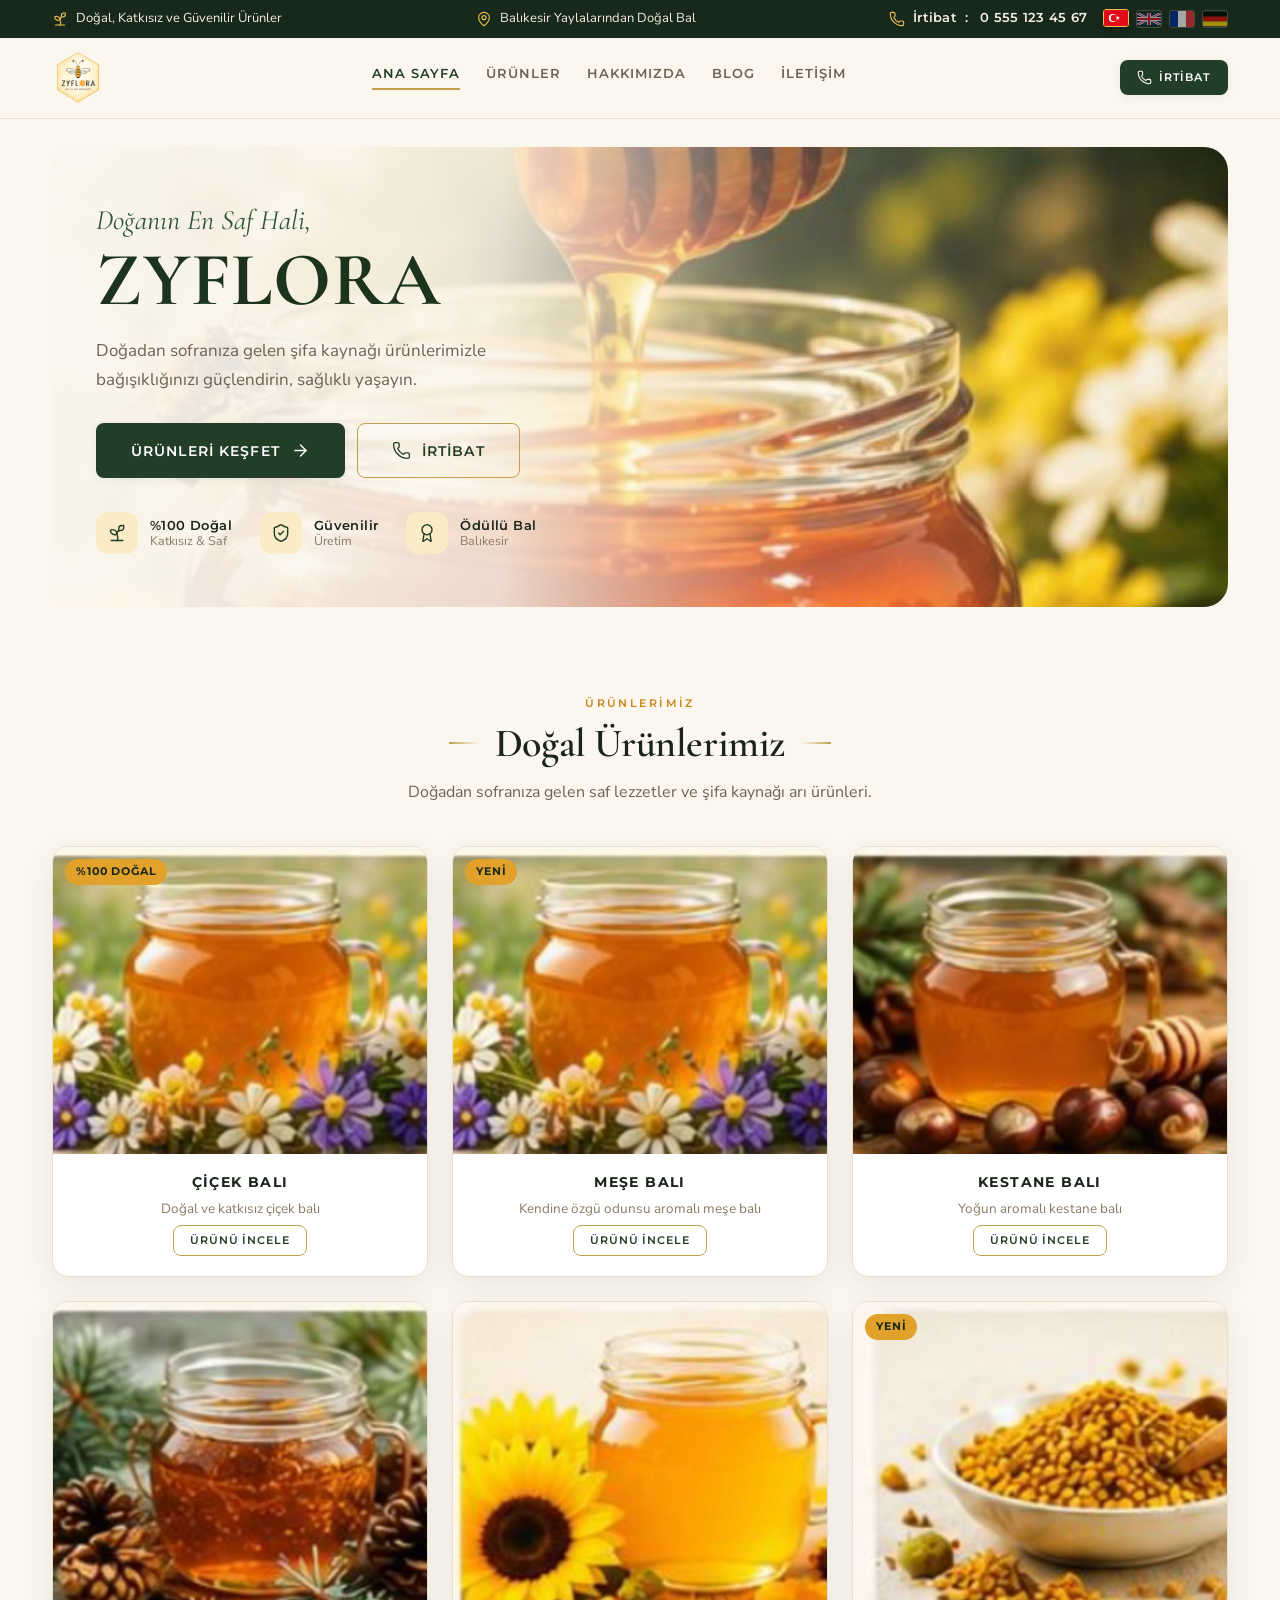
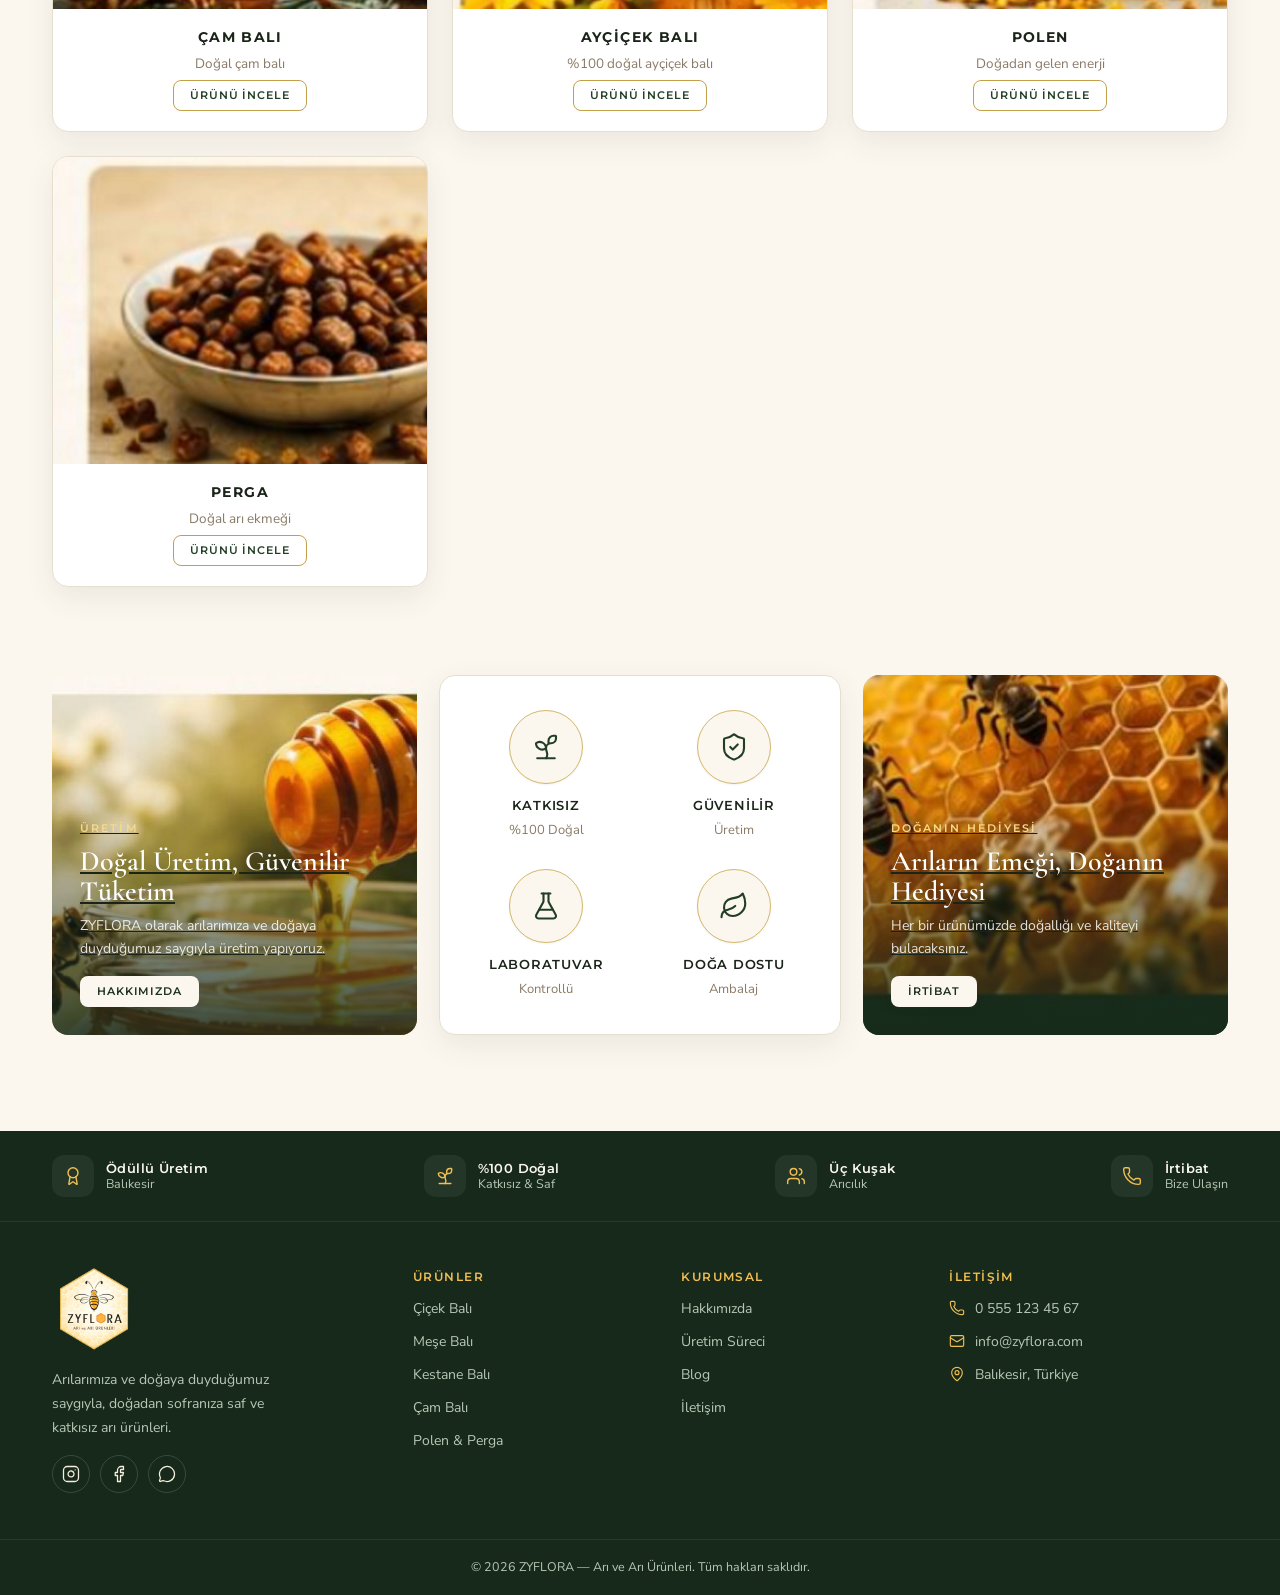
==== index.html @ db89c565 "feat: add multilingual product details and blog story" ====
<!DOCTYPE html>
<html lang="tr">
<head>
  <meta charset="UTF-8" />
  <meta name="viewport" content="width=device-width, initial-scale=1.0" />
  <title>ZYFLORA — Arı ve Arı Ürünleri</title>
  <meta name="description" content="ZYFLORA — Balıkesir yaylalarından doğal, katkısız ve ödüllü bal ve arı ürünleri. Üç kuşak arıcılık geleneği." />
  <meta name="theme-color" content="#16291A" />
  <link rel="canonical" href="index.html" />
  <link rel="icon" type="image/png" sizes="64x64" href="assets/logo/favicon.png" />
  <link rel="apple-touch-icon" href="assets/logo/apple-touch-icon.png" />

  <!-- Open Graph / sosyal paylaşım önizlemesi (WhatsApp, Facebook, X, vb.) -->
  <meta property="og:type" content="website" />
  <meta property="og:site_name" content="ZYFLORA" />
  <meta property="og:locale" content="tr_TR" />
  <meta property="og:title" content="ZYFLORA — Arı ve Arı Ürünleri" />
  <meta property="og:description" content="Balıkesir yaylalarından doğal, katkısız ve ödüllü bal ve arı ürünleri." />
  <meta property="og:image" content="assets/img/og-image.jpg" />
  <meta property="og:image:width" content="1200" />
  <meta property="og:image:height" content="630" />
  <meta name="twitter:card" content="summary_large_image" />
  <meta name="twitter:title" content="ZYFLORA — Arı ve Arı Ürünleri" />
  <meta name="twitter:description" content="Balıkesir yaylalarından doğal, katkısız ve ödüllü bal ve arı ürünleri." />
  <meta name="twitter:image" content="assets/img/og-image.jpg" />
  <link rel="preconnect" href="https://fonts.googleapis.com" />
  <link rel="preconnect" href="https://fonts.gstatic.com" crossorigin />
  <link href="https://fonts.googleapis.com/css2?family=Cormorant+Garamond:ital,wght@0,400;0,500;0,600;0,700;1,400;1,600&family=Montserrat:wght@500;600;700&family=Nunito+Sans:wght@400;600;700&display=swap" rel="stylesheet" />
  <link rel="stylesheet" href="assets/css/styles.css?v=20260724-2" />
</head>
<body>

  <!-- ===== Inline icon sprite (Lucide, ISC) ===== -->
  <svg aria-hidden="true" focusable="false" style="position:absolute;width:0;height:0;overflow:hidden" xmlns="http://www.w3.org/2000/svg">
    <symbol id="i-arrow-right" viewBox="0 0 24 24"><path d="M5 12h14"/><path d="m12 5 7 7-7 7"/></symbol>
    <symbol id="i-arrow-left" viewBox="0 0 24 24"><path d="m12 19-7-7 7-7"/><path d="M19 12H5"/></symbol>
    <symbol id="i-phone" viewBox="0 0 24 24"><path d="M13.832 16.568a1 1 0 0 0 1.213-.303l.355-.465A2 2 0 0 1 17 15h3a2 2 0 0 1 2 2v3a2 2 0 0 1-2 2A18 18 0 0 1 2 4a2 2 0 0 1 2-2h3a2 2 0 0 1 2 2v3a2 2 0 0 1-.8 1.6l-.468.351a1 1 0 0 0-.292 1.233 14 14 0 0 0 6.392 6.384"/></symbol>
    <symbol id="i-sprout" viewBox="0 0 24 24"><path d="M14 9.536V7a4 4 0 0 1 4-4h1.5a.5.5 0 0 1 .5.5V5a4 4 0 0 1-4 4 4 4 0 0 0-4 4c0 2 1 3 1 5a5 5 0 0 1-1 3"/><path d="M4 9a5 5 0 0 1 8 4 5 5 0 0 1-8-4"/><path d="M5 21h14"/></symbol>
    <symbol id="i-shield-check" viewBox="0 0 24 24"><path d="M20 13c0 5-3.5 7.5-7.66 8.95a1 1 0 0 1-.67-.01C7.5 20.5 4 18 4 13V6a1 1 0 0 1 1-1c2 0 4.5-1.2 6.24-2.72a1.17 1.17 0 0 1 1.52 0C14.51 3.81 17 5 19 5a1 1 0 0 1 1 1z"/><path d="m9 12 2 2 4-4"/></symbol>
    <symbol id="i-award" viewBox="0 0 24 24"><path d="m15.477 12.89 1.515 8.526a.5.5 0 0 1-.81.47l-3.58-2.687a1 1 0 0 0-1.197 0l-3.586 2.686a.5.5 0 0 1-.81-.469l1.514-8.526"/><circle cx="12" cy="8" r="6"/></symbol>
    <symbol id="i-flask-conical" viewBox="0 0 24 24"><path d="M14 2v6a2 2 0 0 0 .245.96l5.51 10.08A2 2 0 0 1 18 22H6a2 2 0 0 1-1.755-2.96l5.51-10.08A2 2 0 0 0 10 8V2"/><path d="M6.453 15h11.094"/><path d="M8.5 2h7"/></symbol>
    <symbol id="i-leaf" viewBox="0 0 24 24"><path d="M11 20A7 7 0 0 1 9.8 6.1C15.5 5 17 4.48 19 2c1 2 2 4.18 2 8 0 5.5-4.78 10-10 10Z"/><path d="M2 21c0-3 1.85-5.36 5.08-6C9.5 14.52 12 13 13 12"/></symbol>
    <symbol id="i-map-pin" viewBox="0 0 24 24"><path d="M20 10c0 4.993-5.539 10.193-7.399 11.799a1 1 0 0 1-1.202 0C9.539 20.193 4 14.993 4 10a8 8 0 0 1 16 0"/><circle cx="12" cy="10" r="3"/></symbol>
    <symbol id="i-chevron-down" viewBox="0 0 24 24"><path d="m6 9 6 6 6-6"/></symbol>
    <symbol id="i-x" viewBox="0 0 24 24"><path d="M18 6 6 18"/><path d="m6 6 12 12"/></symbol>
    <symbol id="i-message-circle" viewBox="0 0 24 24"><path d="M2.992 16.342a2 2 0 0 1 .094 1.167l-1.065 3.29a1 1 0 0 0 1.236 1.168l3.413-.998a2 2 0 0 1 1.099.092 10 10 0 1 0-4.777-4.719"/></symbol>
    <symbol id="i-instagram" viewBox="0 0 24 24"><rect width="20" height="20" x="2" y="2" rx="5" ry="5"/><path d="M16 11.37A4 4 0 1 1 12.63 8 4 4 0 0 1 16 11.37z"/><line x1="17.5" x2="17.51" y1="6.5" y2="6.5"/></symbol>
    <symbol id="i-facebook" viewBox="0 0 24 24"><path d="M18 2h-3a5 5 0 0 0-5 5v3H7v4h3v8h4v-8h3l1-4h-4V7a1 1 0 0 1 1-1h3z"/></symbol>
    <symbol id="i-mail" viewBox="0 0 24 24"><path d="m22 7-8.991 5.727a2 2 0 0 1-2.009 0L2 7"/><rect x="2" y="4" width="20" height="16" rx="2"/></symbol>
    <symbol id="i-users" viewBox="0 0 24 24"><path d="M16 21v-2a4 4 0 0 0-4-4H6a4 4 0 0 0-4 4v2"/><path d="M16 3.128a4 4 0 0 1 0 7.744"/><path d="M22 21v-2a4 4 0 0 0-3-3.87"/><circle cx="9" cy="7" r="4"/></symbol>
    <symbol id="i-calendar" viewBox="0 0 24 24"><path d="M8 2v4"/><path d="M16 2v4"/><rect width="18" height="18" x="3" y="4" rx="2"/><path d="M3 10h18"/></symbol>
  </svg>

  <!-- ===== Top utility bar ===== -->
  <div class="zy-topbar">
    <div class="zy-top">
      <div class="zy-top-item zy-top-hide">
        <svg class="icon"><use href="#i-sprout"/></svg>
        <span data-i18n="top_promo1">Doğal, Katkısız ve Güvenilir Ürünler</span>
      </div>
      <div class="zy-top-item zy-top-hide">
        <svg class="icon"><use href="#i-map-pin"/></svg>
        <span data-i18n="top_promo2">Balıkesir Yaylalarından Doğal Bal</span>
      </div>
      <div class="zy-top-right">
        <a class="zy-top-tel" data-tel href="tel:+905551234567">
          <svg class="icon"><use href="#i-phone"/></svg>
          <span data-i18n="top_whatsapp">İrtibat</span>:&nbsp;<span data-phone-display>0 555 123 45 67</span>
        </a>
        <div class="zy-lang"></div>
      </div>
    </div>
  </div>

  <!-- ===== Header ===== -->
  <header class="zy-header">
    <div class="zy-header-inner">
      <a class="zy-logo-link" href="index.html" aria-label="ZYFLORA">
        <img src="assets/logo/zyflora-badge-256.png" width="256" height="256" decoding="async" alt="ZYFLORA — Arı ve Arı Ürünleri" />
      </a>
      <nav class="zy-nav" aria-label="Ana menü">
        <a href="index.html" class="is-active" data-i18n="nav_home">Ana Sayfa</a>
        <a href="index.html#urunler" data-i18n="nav_products">Ürünler</a>
        <a href="hakkimizda.html" data-i18n="nav_about">Hakkımızda</a>
        <a href="blog.html" data-i18n="nav_blog">Blog</a>
        <a href="index.html#iletisim" data-i18n="nav_contact">İletişim</a>
      </nav>
      <div class="zy-header-actions">
        <a class="btn btn--primary btn--sm" href="index.html#iletisim">
          <svg class="icon"><use href="#i-phone"/></svg>
          <span data-i18n="btn_order">İrtibat</span>
        </a>
        <button class="zy-burger" type="button" aria-label="Menü" aria-expanded="false">
          <svg class="icon"><use href="#i-chevron-down"/></svg>
        </button>
      </div>
    </div>
  </header>

  <main>
    <!-- ===== Hero ===== -->
    <section class="zy-hero">
      <div class="zy-hero-frame">
        <img src="assets/img/hero-honey.jpg" width="1000" height="544" fetchpriority="high" decoding="async" alt="Kavanozdan süzülen altın renkli doğal bal" />
        <div class="zy-hero-overlay"></div>
        <div class="zy-hero-content">
          <p class="zy-hero-eyebrow" data-i18n="hero_eyebrow">Doğanın En Saf Hali,</p>
          <h1 class="zy-hero-title">ZYFLORA</h1>
          <p class="zy-hero-body" data-i18n="hero_body">Doğadan sofranıza gelen şifa kaynağı ürünlerimizle bağışıklığınızı güçlendirin, sağlıklı yaşayın.</p>
          <div class="zy-hero-cta">
            <a class="btn btn--primary btn--lg" href="#urunler">
              <span data-i18n="hero_cta1">Ürünleri Keşfet</span>
              <svg class="icon"><use href="#i-arrow-right"/></svg>
            </a>
            <a class="btn btn--outline btn--lg" href="#iletisim">
              <svg class="icon"><use href="#i-phone"/></svg>
              <span data-i18n="hero_cta2">İrtibat</span>
            </a>
          </div>
          <div class="zy-hero-trust">
            <div class="zy-trust">
              <span class="zy-trust-ic"><svg class="icon"><use href="#i-sprout"/></svg></span>
              <span class="zy-trust-txt">
                <span class="zy-trust-t" data-i18n="tc_natural_t">%100 Doğal</span>
                <span class="zy-trust-s" data-i18n="tc_natural_s">Katkısız &amp; Saf</span>
              </span>
            </div>
            <div class="zy-trust">
              <span class="zy-trust-ic"><svg class="icon"><use href="#i-shield-check"/></svg></span>
              <span class="zy-trust-txt">
                <span class="zy-trust-t" data-i18n="tc_reliable_t">Güvenilir</span>
                <span class="zy-trust-s" data-i18n="tc_reliable_s">Üretim</span>
              </span>
            </div>
            <div class="zy-trust">
              <span class="zy-trust-ic"><svg class="icon"><use href="#i-award"/></svg></span>
              <span class="zy-trust-txt">
                <span class="zy-trust-t" data-i18n="tc_shipping_t">Ödüllü Bal</span>
                <span class="zy-trust-s" data-i18n="tc_shipping_s">Balıkesir</span>
              </span>
            </div>
          </div>
        </div>
      </div>
    </section>

    <!-- ===== Products ===== -->
    <section id="urunler" class="zy-section" style="scroll-margin-top:80px">
      <div class="zy-heading">
        <span class="eyebrow" data-i18n="sec_products_eyebrow">Ürünlerimiz</span>
        <div class="zy-heading-row">
          <span class="zy-sprig zy-sprig--flip" aria-hidden="true"></span>
          <h2 data-i18n="sec_products_title">Doğal Ürünlerimiz</h2>
          <span class="zy-sprig" aria-hidden="true"></span>
        </div>
        <p class="sub" data-i18n="sec_products_sub">Doğadan sofranıza gelen saf lezzetler ve şifa kaynağı arı ürünleri.</p>
      </div>
      <div class="zy-grid-3">
        <!-- cicek -->
        <article class="zy-product">
          <div class="zy-product-media">
            <img src="assets/img/urun-cicek.jpg" width="1000" height="750" loading="lazy" decoding="async" data-i18n-alt="p_cicek" alt="Çiçek Balı" />
            <span class="zy-badge" data-i18n="badge_natural">%100 Doğal</span>
          </div>
          <div class="zy-product-body">
            <h3 data-i18n="p_cicek">Çiçek Balı</h3>
            <p data-i18n="p_cicek_s">Doğal ve katkısız çiçek balı</p>
            <button class="btn btn--outline btn--sm" type="button" data-contact="cicek" data-i18n="btn_view">Ürünü İncele</button>
          </div>
        </article>
        <!-- mese -->
        <article class="zy-product">
          <div class="zy-product-media">
            <img src="assets/img/urun-mese.jpg" width="1000" height="750" loading="lazy" decoding="async" data-i18n-alt="p_mese" alt="Meşe Balı" />
            <span class="zy-badge" data-i18n="badge_new">Yeni</span>
          </div>
          <div class="zy-product-body">
            <h3 data-i18n="p_mese">Meşe Balı</h3>
            <p data-i18n="p_mese_s">Kendine özgü odunsu aromalı meşe balı</p>
            <button class="btn btn--outline btn--sm" type="button" data-contact="mese" data-i18n="btn_view">Ürünü İncele</button>
          </div>
        </article>
        <!-- kestane -->
        <article class="zy-product">
          <div class="zy-product-media">
            <img src="assets/img/urun-kestane.jpg" width="1000" height="750" loading="lazy" decoding="async" data-i18n-alt="p_kestane" alt="Kestane Balı" />
          </div>
          <div class="zy-product-body">
            <h3 data-i18n="p_kestane">Kestane Balı</h3>
            <p data-i18n="p_kestane_s">Yoğun aromalı kestane balı</p>
            <button class="btn btn--outline btn--sm" type="button" data-contact="kestane" data-i18n="btn_view">Ürünü İncele</button>
          </div>
        </article>
        <!-- cam -->
        <article class="zy-product">
          <div class="zy-product-media">
            <img src="assets/img/urun-cam.jpg" width="1000" height="750" loading="lazy" decoding="async" data-i18n-alt="p_cam" alt="Çam Balı" />
          </div>
          <div class="zy-product-body">
            <h3 data-i18n="p_cam">Çam Balı</h3>
            <p data-i18n="p_cam_s">Doğal çam balı</p>
            <button class="btn btn--outline btn--sm" type="button" data-contact="cam" data-i18n="btn_view">Ürünü İncele</button>
          </div>
        </article>
        <!-- aycicek -->
        <article class="zy-product">
          <div class="zy-product-media">
            <img src="assets/img/urun-aycicek.jpg" width="1000" height="750" loading="lazy" decoding="async" data-i18n-alt="p_aycicek" alt="Ayçiçek Balı" />
          </div>
          <div class="zy-product-body">
            <h3 data-i18n="p_aycicek">Ayçiçek Balı</h3>
            <p data-i18n="p_aycicek_s">%100 doğal ayçiçek balı</p>
            <button class="btn btn--outline btn--sm" type="button" data-contact="aycicek" data-i18n="btn_view">Ürünü İncele</button>
          </div>
        </article>
        <!-- polen -->
        <article class="zy-product">
          <div class="zy-product-media">
            <img src="assets/img/urun-polen.jpg" width="1000" height="750" loading="lazy" decoding="async" data-i18n-alt="p_polen" alt="Polen" />
            <span class="zy-badge" data-i18n="badge_new">Yeni</span>
          </div>
          <div class="zy-product-body">
            <h3 data-i18n="p_polen">Polen</h3>
            <p data-i18n="p_polen_s">Doğadan gelen enerji</p>
            <button class="btn btn--outline btn--sm" type="button" data-contact="polen" data-i18n="btn_view">Ürünü İncele</button>
          </div>
        </article>
        <!-- perga -->
        <article class="zy-product">
          <div class="zy-product-media">
            <img src="assets/img/urun-perga.jpg" width="1000" height="750" loading="lazy" decoding="async" data-i18n-alt="p_perga" alt="Perga" />
          </div>
          <div class="zy-product-body">
            <h3 data-i18n="p_perga">Perga</h3>
            <p data-i18n="p_perga_s">Doğal arı ekmeği</p>
            <button class="btn btn--outline btn--sm" type="button" data-contact="perga" data-i18n="btn_view">Ürünü İncele</button>
          </div>
        </article>
      </div>
    </section>

    <!-- ===== Feature section ===== -->
    <section class="zy-section">
      <div class="zy-feature-grid">
        <!-- photo card 1 -->
        <a class="zy-photo-card" href="hakkimizda.html">
          <img src="assets/img/dogal-uretim.jpg" width="1000" height="449" loading="lazy" decoding="async" alt="ZYFLORA'nın doğal ve katkısız bal üretimi" />
          <span class="scrim"></span>
          <div class="content">
            <p class="eyebrow" data-i18n="f1_eyebrow">Üretim</p>
            <h3 data-i18n="f1_title">Doğal Üretim, Güvenilir Tüketim</h3>
            <p data-i18n="f1_body">ZYFLORA olarak arılarımıza ve doğaya duyduğumuz saygıyla üretim yapıyoruz.</p>
            <span class="btn btn--light btn--sm" data-i18n="f1_cta">Hakkımızda</span>
          </div>
        </a>
        <!-- feature panel -->
        <div class="zy-feature-panel">
          <div class="zy-feature">
            <span class="zy-feature-ic"><svg class="icon"><use href="#i-sprout"/></svg></span>
            <div class="zy-feature-t" data-i18n="fi_add_t">Katkısız</div>
            <div class="zy-feature-s" data-i18n="fi_add_s">%100 Doğal</div>
          </div>
          <div class="zy-feature">
            <span class="zy-feature-ic"><svg class="icon"><use href="#i-shield-check"/></svg></span>
            <div class="zy-feature-t" data-i18n="fi_rel_t">Güvenilir</div>
            <div class="zy-feature-s" data-i18n="fi_rel_s">Üretim</div>
          </div>
          <div class="zy-feature">
            <span class="zy-feature-ic"><svg class="icon"><use href="#i-flask-conical"/></svg></span>
            <div class="zy-feature-t" data-i18n="fi_lab_t">Laboratuvar</div>
            <div class="zy-feature-s" data-i18n="fi_lab_s">Kontrollü</div>
          </div>
          <div class="zy-feature">
            <span class="zy-feature-ic"><svg class="icon"><use href="#i-leaf"/></svg></span>
            <div class="zy-feature-t" data-i18n="fi_eco_t">Doğa Dostu</div>
            <div class="zy-feature-s" data-i18n="fi_eco_s">Ambalaj</div>
          </div>
        </div>
        <!-- photo card 2 -->
        <a class="zy-photo-card" href="#iletisim">
          <img src="assets/img/aricilik.jpg" width="1000" height="633" loading="lazy" decoding="async" alt="Kazdağları'nda arıcılık ve petekteki bal arıları" />
          <span class="scrim"></span>
          <div class="content">
            <p class="eyebrow" data-i18n="f2_eyebrow">Doğanın Hediyesi</p>
            <h3 data-i18n="f2_title">Arıların Emeği, Doğanın Hediyesi</h3>
            <p data-i18n="f2_body">Her bir ürünümüzde doğallığı ve kaliteyi bulacaksınız.</p>
            <span class="btn btn--light btn--sm" data-i18n="f2_cta">İrtibat</span>
          </div>
        </a>
      </div>
    </section>

    <div class="zy-spacer"></div>
  </main>

  <!-- ===== Footer ===== -->
  <footer class="zy-footer">
    <div class="zy-footer-trust">
      <div class="zy-footer-trust-inner">
        <div class="zy-trust zy-trust--dark">
          <span class="zy-trust-ic"><svg class="icon"><use href="#i-award"/></svg></span>
          <span class="zy-trust-txt">
            <span class="zy-trust-t" data-i18n="ft_ship_t">Ödüllü Üretim</span>
            <span class="zy-trust-s" data-i18n="ft_ship_s">Balıkesir</span>
          </span>
        </div>
        <div class="zy-trust zy-trust--dark">
          <span class="zy-trust-ic"><svg class="icon"><use href="#i-sprout"/></svg></span>
          <span class="zy-trust-txt">
            <span class="zy-trust-t" data-i18n="tc_natural_t">%100 Doğal</span>
            <span class="zy-trust-s" data-i18n="tc_natural_s">Katkısız &amp; Saf</span>
          </span>
        </div>
        <div class="zy-trust zy-trust--dark">
          <span class="zy-trust-ic"><svg class="icon"><use href="#i-users"/></svg></span>
          <span class="zy-trust-txt">
            <span class="zy-trust-t" data-i18n="ft_return_t">Üç Kuşak</span>
            <span class="zy-trust-s" data-i18n="ft_return_s">Arıcılık</span>
          </span>
        </div>
        <div class="zy-trust zy-trust--dark">
          <span class="zy-trust-ic"><svg class="icon"><use href="#i-phone"/></svg></span>
          <span class="zy-trust-txt">
            <span class="zy-trust-t" data-i18n="ft_support_t">İrtibat</span>
            <span class="zy-trust-s" data-i18n="ft_support_s">Bize Ulaşın</span>
          </span>
        </div>
      </div>
    </div>

    <div class="zy-footer-grid">
      <div class="zy-footer-brand">
        <img src="assets/logo/zyflora-badge-256.png" width="256" height="256" loading="lazy" decoding="async" alt="ZYFLORA" />
        <p data-i18n="brand_tagline">Arılarımıza ve doğaya duyduğumuz saygıyla, doğadan sofranıza saf ve katkısız arı ürünleri.</p>
        <div class="zy-social">
          <a href="https://www.instagram.com/" data-social="instagram" aria-label="Instagram"><svg class="icon"><use href="#i-instagram"/></svg></a>
          <a href="https://www.facebook.com/" data-social="facebook" aria-label="Facebook"><svg class="icon"><use href="#i-facebook"/></svg></a>
          <a href="#" data-wa-generic aria-label="WhatsApp"><svg class="icon"><use href="#i-message-circle"/></svg></a>
        </div>
      </div>

      <div class="zy-footer-col">
        <h4 data-i18n="ft_col_products">Ürünler</h4>
        <a href="index.html#urunler" data-i18n="p_cicek">Çiçek Balı</a>
        <a href="index.html#urunler" data-i18n="p_mese">Meşe Balı</a>
        <a href="index.html#urunler" data-i18n="p_kestane">Kestane Balı</a>
        <a href="index.html#urunler" data-i18n="p_cam">Çam Balı</a>
        <a href="index.html#urunler" data-i18n="ft_p4">Polen &amp; Perga</a>
      </div>

      <div class="zy-footer-col">
        <h4 data-i18n="ft_col_corp">Kurumsal</h4>
        <a href="hakkimizda.html" data-i18n="nav_about">Hakkımızda</a>
        <a href="hakkimizda.html" data-i18n="corp_process">Üretim Süreci</a>
        <a href="blog.html" data-i18n="nav_blog">Blog</a>
        <a href="index.html#iletisim" data-i18n="nav_contact">İletişim</a>
      </div>

      <div class="zy-footer-col zy-footer-contact" id="iletisim">
        <h4 data-i18n="ft_col_contact">İletişim</h4>
        <div class="row">
          <svg class="icon"><use href="#i-phone"/></svg>
          <a data-tel data-phone-display href="tel:+905551234567">0 555 123 45 67</a>
        </div>
        <div class="row">
          <svg class="icon"><use href="#i-mail"/></svg>
          <a data-mail data-mail-text href="mailto:info@zyflora.com">info@zyflora.com</a>
        </div>
        <div class="row">
          <svg class="icon"><use href="#i-map-pin"/></svg>
          <span data-i18n="ft_address">Balıkesir, Türkiye</span>
        </div>
      </div>
    </div>

    <div class="zy-footer-bottom">
      <div class="zy-footer-bottom-inner" data-i18n="ft_copyright">© 2026 ZYFLORA — Arı ve Arı Ürünleri. Tüm hakları saklıdır.</div>
    </div>
  </footer>

  <!-- ===== Contact modal ===== -->
  <div class="zy-modal-overlay" id="zy-modal" role="dialog" aria-modal="true" aria-labelledby="zy-modal-title" hidden>
    <div class="zy-modal">
      <div class="zy-modal-img"></div>
      <button class="zy-modal-close" type="button" aria-label="Kapat" data-i18n-aria="aria_close">
        <svg class="icon"><use href="#i-x"/></svg>
      </button>
      <div class="zy-modal-body">
        <span class="zy-modal-eyebrow" data-i18n="modal_eyebrow">İrtibat</span>
        <h3 class="zy-modal-title" id="zy-modal-title">İrtibat</h3>
        <p class="zy-modal-text" data-i18n="modal_body">Ürünlerimiz hakkında bilgi almak için bizimle iletişime geçin. Telefon veya WhatsApp üzerinden size memnuniyetle yardımcı oluruz.</p>
        <a class="zy-modal-tel" data-tel href="tel:+905551234567">
          <svg class="icon"><use href="#i-phone"/></svg>
          <span class="stack">
            <span class="label" data-i18n="modal_line">İrtibat</span>
            <span class="num" data-phone-display>0 555 123 45 67</span>
          </span>
        </a>
        <a class="btn btn--whatsapp btn--block zy-modal-wa" href="#" target="_blank" rel="noopener">
          <svg class="icon"><use href="#i-message-circle"/></svg>
          <span data-i18n="modal_whatsapp">WhatsApp'tan Yaz</span>
        </a>
      </div>
    </div>
  </div>

  <script src="assets/js/site.js?v=20260724-2"></script>
</body>
</html>
---- assets/css/styles.css ----
/* =========================================================================
   ZYFLORA — Arı ve Arı Ürünleri
   Static design-system stylesheet (recreated from the Zyflora Design System
   handoff bundle: tokens/*.css + ui_kits/website). Self-contained — no build
   step. Fonts come from Google Fonts; icons from an inline SVG sprite.
   ========================================================================= */

/* ---- Design tokens (from _ds_manifest.json) ---- */
:root {
  /* Green */
  --green-900: #16291A;
  --green-800: #1C331D;
  --green-700: #233E27;
  --green-600: #2F5435;
  --green-500: #3E6B45;
  --green-400: #5C8A63;
  --green-100: #DCE7DC;
  /* Honey */
  --honey-700: #A86B14;
  --honey-600: #C9851A;
  --honey-500: #E2A12B;
  --honey-400: #F0BE52;
  --honey-300: #F8D88A;
  --honey-100: #FBEBC6;
  /* Gold */
  --gold-600: #A8893B;
  --gold-500: #C2A04A;
  --gold-400: #D4B86A;
  --gold-200: #E8D9AE;
  /* Cream */
  --cream-50: #FBF7EF;
  --cream-100: #F5EEDF;
  --cream-200: #EDE3CE;
  --cream-300: #E3D6BC;
  /* Taupe */
  --taupe-700: #54483B;
  --taupe-600: #6E6253;
  --taupe-500: #8A7A66;
  --taupe-400: #A89A86;
  /* Ink / base */
  --ink-900: #1A2419;
  --ink-700: #3A4438;
  --white: #FFFFFF;
  /* Status */
  --success: #2F7D4F;
  --warning: #C9851A;
  --danger: #B23A2E;
  --info: #3E6B45;
  /* Surfaces */
  --bg-page: var(--cream-50);
  --bg-alt: var(--cream-100);
  --bg-surface: var(--white);
  --bg-sunken: var(--cream-200);
  --bg-inverse: var(--green-800);
  --bg-inverse-deep: var(--green-900);
  /* Text */
  --text-primary: var(--ink-900);
  --text-secondary: var(--taupe-600);
  --text-muted: var(--taupe-500);
  --text-on-dark: var(--cream-100);
  --text-on-dark-muted: #B9C7B6;
  --text-accent: var(--honey-600);
  --text-link: var(--green-600);
  /* Brand */
  --brand-primary: var(--green-700);
  --brand-primary-hover: var(--green-600);
  --brand-accent: var(--honey-500);
  --brand-gold: var(--gold-500);
  /* Borders */
  --border-default: #E7DFCD;
  --border-strong: var(--cream-300);
  --border-gold: var(--gold-500);
  --border-green: var(--green-700);
  --focus-ring: var(--honey-500);
  /* Typography */
  --font-display: 'Cormorant Garamond', 'Times New Roman', serif;
  --font-label: 'Montserrat', 'Helvetica Neue', Arial, sans-serif;
  --font-body: 'Nunito Sans', 'Segoe UI', system-ui, sans-serif;
  --fw-regular: 400;
  --fw-medium: 500;
  --fw-semibold: 600;
  --fw-bold: 700;
  --fs-display-xl: 76px;
  --fs-display-lg: 56px;
  --fs-display-md: 40px;
  --fs-display-sm: 30px;
  --fs-heading: 22px;
  --fs-body-lg: 18px;
  --fs-body: 16px;
  --fs-body-sm: 14px;
  --fs-label: 13px;
  --fs-label-sm: 11px;
  --fs-caption: 12px;
  --lh-tight: 1.08;
  --lh-snug: 1.25;
  --lh-normal: 1.5;
  --lh-relaxed: 1.7;
  --ls-display: -0.01em;
  --ls-tight: -0.02em;
  --ls-normal: 0;
  --ls-wide: 0.08em;
  --ls-wider: 0.18em;
  /* Spacing */
  --space-0: 0;
  --space-1: 4px;
  --space-2: 8px;
  --space-3: 12px;
  --space-4: 16px;
  --space-5: 24px;
  --space-6: 32px;
  --space-7: 48px;
  --space-8: 64px;
  --space-9: 96px;
  --space-10: 128px;
  --container-max: 1240px;
  --container-pad: 32px;
  --section-gap: 96px;
  /* Radii */
  --radius-xs: 4px;
  --radius-sm: 8px;
  --radius-md: 12px;
  --radius-lg: 16px;
  --radius-xl: 24px;
  --radius-pill: 999px;
  --radius-hex: 14px;
  /* Effects */
  --shadow-xs: 0 1px 2px rgba(60, 45, 20, 0.06);
  --shadow-sm: 0 2px 8px rgba(60, 45, 20, 0.07);
  --shadow-md: 0 8px 24px rgba(48, 38, 18, 0.10);
  --shadow-lg: 0 18px 48px rgba(40, 32, 14, 0.14);
  --shadow-card: 0 10px 30px rgba(60, 48, 22, 0.08);
  --shadow-inset: inset 0 1px 0 rgba(255, 255, 255, 0.6);
  --border-hairline: 1px solid var(--border-default);
  --border-card: 1px solid var(--border-default);
  --ease-out: cubic-bezier(0.22, 0.61, 0.36, 1);
  --ease-in-out: cubic-bezier(0.65, 0.05, 0.36, 1);
  --dur-fast: 140ms;
  --dur-base: 220ms;
  --dur-slow: 360ms;
  --transition-base: all var(--dur-base) var(--ease-out);
  --grad-honey: linear-gradient(135deg, #F8D88A 0%, #E2A12B 55%, #C9851A 100%);
  --grad-green: linear-gradient(160deg, #2F5435 0%, #1C331D 100%);
  --grad-cream: linear-gradient(180deg, #FBF7EF 0%, #F5EEDF 100%);
  --grad-photo-scrim: linear-gradient(90deg, rgba(28,51,29,0.78) 0%, rgba(28,51,29,0.35) 55%, rgba(28,51,29,0) 100%);
  --grad-photo-bottom: linear-gradient(0deg, rgba(22,41,26,0.85) 0%, rgba(22,41,26,0) 70%);
}

/* ---- Base ---- */
*, *::before, *::after { box-sizing: border-box; }

html { scroll-behavior: smooth; }

body {
  margin: 0;
  background: var(--bg-page);
  color: var(--text-primary);
  font-family: var(--font-body);
  font-size: var(--fs-body);
  line-height: var(--lh-normal);
  -webkit-font-smoothing: antialiased;
  text-rendering: optimizeLegibility;
}

img { display: block; max-width: 100%; }

a { color: inherit; }

button { font-family: inherit; }

:focus-visible {
  outline: 2px solid var(--focus-ring);
  outline-offset: 2px;
}

/* Hide content until i18n applies, to avoid a flash of raw keys (JS removes it) */
.zy-cloak [data-i18n]:empty { visibility: hidden; }

.zy-bar { width: 100%; }

/* ---- Inline icon helper ---- */
.icon {
  width: 1em;
  height: 1em;
  fill: none;
  stroke: currentColor;
  stroke-width: 1.7;
  stroke-linecap: round;
  stroke-linejoin: round;
  flex-shrink: 0;
}

/* =========================================================================
   Buttons (recreated from ui_kits/website/atoms.js ZButton)
   ========================================================================= */
.btn {
  display: inline-flex;
  align-items: center;
  justify-content: center;
  gap: 9px;
  padding: 13px 26px;
  font-family: var(--font-label);
  font-weight: 600;
  font-size: 13px;
  letter-spacing: 0.08em;
  text-transform: uppercase;
  border-radius: var(--radius-sm);
  cursor: pointer;
  transition: var(--transition-base);
  line-height: 1;
  white-space: nowrap;
  text-decoration: none;
  border: 1.5px solid transparent;
  background: none;
}
.btn .icon { width: 17px; height: 17px; }

.btn--sm { padding: 9px 16px; font-size: 11px; gap: 7px; }
.btn--sm .icon { width: 15px; height: 15px; }
.btn--lg { padding: 17px 34px; font-size: 14px; gap: 11px; }
.btn--lg .icon { width: 19px; height: 19px; }

/* Variants */
.btn--primary {
  background: var(--green-700);
  color: #fff;
  box-shadow: var(--shadow-sm);
}
.btn--primary:hover {
  background: var(--green-600);
  box-shadow: var(--shadow-md);
  transform: translateY(-1px);
}
.btn--outline {
  background: transparent;
  color: var(--green-700);
  border: 1.5px solid var(--gold-500);
}
.btn--outline:hover { background: var(--honey-100); }

.btn--ghost { background: transparent; color: var(--green-700); }
.btn--ghost:hover { color: var(--honey-600); }

.btn--light {
  background: var(--cream-50);
  color: var(--green-800);
  box-shadow: var(--shadow-sm);
}
.btn--light:hover { background: #fff; transform: translateY(-1px); }

.btn--whatsapp {
  background: #25a35a;
  color: #fff;
  box-shadow: var(--shadow-sm);
}
.btn--whatsapp:hover { background: #1f8f4e; }

.btn--block { width: 100%; }

/* Icon button (search / account) */
.icon-btn {
  position: relative;
  width: 42px;
  height: 42px;
  border-radius: 999px;
  cursor: pointer;
  display: inline-flex;
  align-items: center;
  justify-content: center;
  border: 1.5px solid transparent;
  background: transparent;
  color: var(--green-800);
  transition: var(--transition-base);
}
.icon-btn:hover { background: var(--cream-100); }
.icon-btn .icon { width: 19px; height: 19px; }

/* =========================================================================
   Top utility bar
   ========================================================================= */
.zy-topbar { background: var(--green-900); color: var(--cream-100); }
.zy-top {
  max-width: var(--container-max);
  margin: 0 auto;
  padding: 9px 32px;
  display: flex;
  align-items: center;
  justify-content: space-between;
  flex-wrap: wrap;
  gap: 8px;
}
.zy-top-item {
  display: inline-flex;
  align-items: center;
  gap: 8px;
  font-family: var(--font-body);
  font-size: 13px;
  color: var(--cream-100);
}
.zy-top-item .icon { width: 16px; height: 16px; color: var(--honey-400); }
.zy-top-right { display: inline-flex; align-items: center; gap: 16px; }
.zy-top-tel {
  display: inline-flex;
  align-items: center;
  gap: 8px;
  font-family: var(--font-label);
  font-size: 12.5px;
  font-weight: 600;
  letter-spacing: 0.02em;
  color: var(--cream-100);
  text-decoration: none;
}
.zy-top-tel .icon { width: 16px; height: 16px; color: var(--honey-400); }

/* Language switch */
.zy-lang { display: inline-flex; align-items: center; gap: 7px; }
.zy-lang button {
  width: 26px;
  height: 18px;
  padding: 0;
  border-radius: 3px;
  cursor: pointer;
  overflow: hidden;
  line-height: 0;
  background: transparent;
  transition: var(--transition-base);
  border: 1px solid rgba(255,255,255,0.28);
  opacity: 0.6;
}
.zy-lang button svg { width: 100%; height: 100%; display: block; }
.zy-lang button.is-active {
  border: 1.5px solid var(--honey-400);
  opacity: 1;
  transform: translateY(-1px);
  box-shadow: 0 2px 6px rgba(0,0,0,0.25);
}

/* =========================================================================
   Header / nav
   ========================================================================= */
.zy-header {
  position: sticky;
  top: 0;
  z-index: 40;
  background: rgba(251,247,239,0.92);
  backdrop-filter: blur(8px);
  -webkit-backdrop-filter: blur(8px);
  border-bottom: 1px solid var(--border-default);
}
.zy-header-inner {
  max-width: var(--container-max);
  margin: 0 auto;
  padding: 14px 32px;
  display: flex;
  align-items: center;
  justify-content: space-between;
  gap: 24px;
}
.zy-logo-link { display: inline-flex; text-decoration: none; }
.zy-logo-link img { height: 52px; width: auto; }

.zy-nav { display: flex; align-items: center; gap: 26px; }
.zy-nav a {
  display: inline-flex;
  align-items: center;
  gap: 5px;
  white-space: nowrap;
  font-family: var(--font-label);
  font-weight: 600;
  font-size: 12.5px;
  letter-spacing: 0.08em;
  text-transform: uppercase;
  text-decoration: none;
  color: var(--taupe-600);
  border-bottom: 2px solid transparent;
  padding-bottom: 4px;
  transition: var(--transition-base);
}
.zy-nav a .icon { width: 14px; height: 14px; }
.zy-nav a:hover { color: var(--green-700); }
.zy-nav a.is-active { color: var(--green-700); border-bottom-color: var(--gold-500); }

.zy-header-actions { display: flex; align-items: center; gap: 6px; }
.zy-header-actions .btn { margin-left: 6px; }

/* Mobile hamburger (added for usable mobile nav — hidden on desktop) */
.zy-burger {
  display: none;
  width: 42px; height: 42px;
  border-radius: 999px;
  border: 1.5px solid transparent;
  background: transparent;
  color: var(--green-800);
  cursor: pointer;
  align-items: center;
  justify-content: center;
}
.zy-burger:hover { background: var(--cream-100); }
.zy-burger .icon { width: 22px; height: 22px; }

/* =========================================================================
   Section helpers
   ========================================================================= */
.zy-section {
  max-width: var(--container-max);
  margin: 0 auto;
  padding: 88px 32px 0;
}
.zy-pad { max-width: var(--container-max); margin: 0 auto; padding: 0 32px; }

.zy-heading {
  display: flex;
  flex-direction: column;
  align-items: center;
  text-align: center;
  gap: 10px;
}
.zy-heading .eyebrow {
  font-family: var(--font-label);
  font-weight: 600;
  font-size: 11px;
  letter-spacing: 0.22em;
  text-transform: uppercase;
  color: var(--honey-600);
}
.zy-heading-row { display: flex; align-items: center; gap: 16px; }
.zy-heading-row h2 {
  margin: 0;
  font-family: var(--font-display);
  font-weight: 600;
  font-size: clamp(28px, 3.4vw, 40px);
  line-height: 1.1;
  letter-spacing: -0.01em;
  color: var(--text-primary);
}
.zy-sprig {
  display: inline-block;
  width: 30px;
  height: 1.5px;
  background: linear-gradient(90deg, transparent, var(--gold-500));
}
.zy-sprig--flip { transform: scaleX(-1); }
.zy-heading .sub {
  margin: 4px 0 0;
  max-width: 560px;
  font-family: var(--font-body);
  font-size: 16px;
  line-height: 1.7;
  color: var(--text-secondary);
}

/* =========================================================================
   Hero
   ========================================================================= */
.zy-hero { position: relative; max-width: var(--container-max); margin: 0 auto; padding: 0 32px; }
.zy-hero-frame {
  margin-top: 28px;
  border-radius: var(--radius-xl);
  overflow: hidden;
  position: relative;
  min-height: 460px;
  display: flex;
  align-items: center;
}
.zy-hero-frame > img {
  position: absolute;
  inset: 0;
  width: 100%;
  height: 100%;
  object-fit: cover;
}
.zy-hero-overlay {
  position: absolute;
  inset: 0;
  background: linear-gradient(90deg, rgba(251,247,239,0.96) 0%, rgba(251,247,239,0.85) 38%, rgba(251,247,239,0.25) 62%, rgba(251,247,239,0) 100%);
}
.zy-hero-content { position: relative; padding: 48px 44px; max-width: 560px; }
.zy-hero-eyebrow {
  margin: 0;
  font-family: var(--font-display);
  font-style: italic;
  font-size: 28px;
  color: var(--green-600);
}
.zy-hero-title {
  margin: 2px 0 0;
  font-family: var(--font-display);
  font-weight: 700;
  font-size: clamp(52px, 7vw, 76px);
  line-height: 0.98;
  letter-spacing: 0.01em;
  color: var(--green-800);
}
.zy-hero-body {
  margin: 20px 0 28px;
  font-family: var(--font-body);
  font-size: 17px;
  line-height: 1.7;
  color: var(--text-secondary);
  max-width: 420px;
}
.zy-hero-cta { display: flex; gap: 12px; flex-wrap: wrap; }
.zy-hero-trust { display: flex; gap: 28px; margin-top: 34px; flex-wrap: wrap; }

/* Trust chip */
.zy-trust {
  display: inline-flex;
  align-items: center;
  gap: 12px;
}
.zy-trust-ic {
  width: 42px;
  height: 42px;
  flex-shrink: 0;
  border-radius: var(--radius-md);
  display: inline-flex;
  align-items: center;
  justify-content: center;
  background: var(--honey-100);
  color: var(--green-700);
}
.zy-trust-ic .icon { width: 20px; height: 20px; }
.zy-trust-txt { display: flex; flex-direction: column; line-height: 1.25; }
.zy-trust-t {
  font-family: var(--font-label);
  font-weight: 600;
  font-size: 13px;
  letter-spacing: 0.03em;
  white-space: nowrap;
  color: var(--text-primary);
}
.zy-trust-s {
  font-family: var(--font-body);
  font-size: 12.5px;
  white-space: nowrap;
  color: var(--text-muted);
}
/* dark theme trust chip (footer) */
.zy-trust--dark .zy-trust-ic { background: rgba(255,255,255,0.06); color: var(--honey-400); }
.zy-trust--dark .zy-trust-t { color: var(--cream-50); }
.zy-trust--dark .zy-trust-s { color: var(--text-on-dark-muted); }

/* =========================================================================
   Products grid
   ========================================================================= */
.zy-grid-3 {
  margin-top: 40px;
  display: grid;
  grid-template-columns: repeat(3, 1fr);
  gap: 24px;
}
.zy-product {
  background: #fff;
  border: 1px solid var(--border-default);
  border-radius: var(--radius-lg);
  overflow: hidden;
  display: flex;
  flex-direction: column;
  box-shadow: var(--shadow-card);
  transition: var(--transition-base);
}
.zy-product:hover { box-shadow: var(--shadow-lg); transform: translateY(-4px); }
.zy-product-media {
  position: relative;
  aspect-ratio: 1 / 0.82;
  overflow: hidden;
  background: var(--cream-100);
}
.zy-product-media img {
  width: 100%;
  height: 100%;
  object-fit: cover;
  transition: transform 600ms var(--ease-out);
}
.zy-product:hover .zy-product-media img { transform: scale(1.05); }
.zy-badge {
  position: absolute;
  top: 12px;
  left: 12px;
  padding: 5px 11px;
  border-radius: 999px;
  background: var(--honey-500);
  color: var(--green-900);
  font-family: var(--font-label);
  font-weight: 700;
  font-size: 10.5px;
  letter-spacing: 0.08em;
  text-transform: uppercase;
}
.zy-product-body {
  flex: 1;
  padding: 18px 16px 20px;
  display: flex;
  flex-direction: column;
  align-items: center;
  gap: 6px;
  text-align: center;
}
.zy-product-body h3 {
  margin: 0;
  font-family: var(--font-label);
  font-weight: 700;
  font-size: 14px;
  letter-spacing: 0.10em;
  text-transform: uppercase;
  color: var(--text-primary);
}
.zy-product-body p {
  margin: 0;
  font-family: var(--font-body);
  font-size: 13.5px;
  color: var(--text-muted);
}
.zy-product-body .btn { margin-top: auto; }

/* =========================================================================
   Feature section (home)
   ========================================================================= */
.zy-feature-grid {
  display: grid;
  grid-template-columns: 1fr 1.1fr 1fr;
  gap: 22px;
}
.zy-photo-card {
  position: relative;
  border-radius: var(--radius-lg);
  overflow: hidden;
  min-height: 280px;
  display: flex;
  align-items: flex-end;
  padding: 28px;
}
.zy-photo-card > img {
  position: absolute;
  inset: 0;
  width: 100%;
  height: 100%;
  object-fit: cover;
}
.zy-photo-card .scrim { position: absolute; inset: 0; background: var(--grad-photo-bottom); }
.zy-photo-card .content { position: relative; color: #fff; }
.zy-photo-card .eyebrow {
  margin: 0;
  font-family: var(--font-label);
  font-weight: 600;
  font-size: 10.5px;
  letter-spacing: 0.2em;
  text-transform: uppercase;
  color: var(--honey-300);
}
.zy-photo-card h3 {
  margin: 8px 0;
  font-family: var(--font-display);
  font-weight: 600;
  font-size: 28px;
  line-height: 1.1;
}
.zy-photo-card p {
  margin: 0 0 16px;
  font-family: var(--font-body);
  font-size: 14px;
  line-height: 1.6;
  max-width: 300px;
  color: rgba(255,255,255,0.85);
}
.zy-feature-panel {
  background: #fff;
  border: 1px solid var(--border-default);
  border-radius: var(--radius-lg);
  padding: 34px 26px;
  display: grid;
  grid-template-columns: 1fr 1fr;
  gap: 28px;
  align-content: center;
  box-shadow: var(--shadow-card);
}
.zy-feature {
  display: flex;
  flex-direction: column;
  align-items: center;
  text-align: center;
  gap: 12px;
}
.zy-feature-ic {
  width: 74px;
  height: 74px;
  border-radius: 999px;
  border: 1.5px solid var(--gold-400);
  background: var(--cream-50);
  display: flex;
  align-items: center;
  justify-content: center;
  color: var(--green-700);
  box-shadow: var(--shadow-xs);
}
.zy-feature-ic .icon { width: 30px; height: 30px; }
.zy-feature-t {
  font-family: var(--font-label);
  font-weight: 600;
  font-size: 13px;
  letter-spacing: 0.06em;
  text-transform: uppercase;
  color: var(--text-primary);
}
.zy-feature-s {
  font-family: var(--font-body);
  font-size: 13px;
  color: var(--text-muted);
  margin-top: -6px;
}

.zy-spacer { height: 96px; }

/* =========================================================================
   Footer
   ========================================================================= */
.zy-footer { background: var(--green-900); color: var(--cream-100); }
.zy-footer-trust {
  border-bottom: 1px solid rgba(255,255,255,0.08);
}
.zy-footer-trust-inner {
  max-width: var(--container-max);
  margin: 0 auto;
  padding: 24px 32px;
  display: flex;
  justify-content: space-between;
  flex-wrap: wrap;
  gap: 20px;
}
.zy-footer-grid {
  max-width: var(--container-max);
  margin: 0 auto;
  padding: 46px 32px;
  display: grid;
  grid-template-columns: 1.4fr 1fr 1fr 1.2fr;
  gap: 36px;
}
.zy-footer-brand { display: flex; flex-direction: column; gap: 16px; align-items: flex-start; }
.zy-footer-brand img { height: 84px; width: auto; }
.zy-footer-brand p {
  margin: 0;
  font-family: var(--font-body);
  font-size: 14px;
  line-height: 1.7;
  color: var(--text-on-dark-muted);
  max-width: 260px;
}
.zy-social { display: flex; gap: 10px; }
.zy-social a {
  width: 38px;
  height: 38px;
  border-radius: 999px;
  border: 1px solid rgba(255,255,255,0.15);
  display: inline-flex;
  align-items: center;
  justify-content: center;
  color: var(--cream-100);
  text-decoration: none;
  transition: var(--transition-base);
}
.zy-social a:hover { background: rgba(255,255,255,0.08); border-color: rgba(255,255,255,0.3); }
.zy-social a .icon { width: 18px; height: 18px; }
.zy-footer-col { display: flex; flex-direction: column; gap: 12px; }
.zy-footer-col h4 {
  margin: 0;
  font-family: var(--font-label);
  font-weight: 600;
  font-size: 12px;
  letter-spacing: 0.12em;
  text-transform: uppercase;
  color: var(--honey-400);
}
.zy-footer-col a {
  font-family: var(--font-body);
  font-size: 14px;
  color: var(--text-on-dark-muted);
  text-decoration: none;
  transition: var(--transition-base);
}
.zy-footer-col a:hover { color: var(--cream-50); }
.zy-footer-contact { scroll-margin-top: 90px; }
.zy-footer-contact .row {
  display: flex;
  align-items: center;
  gap: 10px;
  font-family: var(--font-body);
  font-size: 14px;
  color: var(--text-on-dark-muted);
}
.zy-footer-contact .row .icon { width: 16px; height: 16px; color: var(--honey-400); }
.zy-footer-contact .row a { color: inherit; text-decoration: none; }
.zy-footer-bottom { border-top: 1px solid rgba(255,255,255,0.08); }
.zy-footer-bottom-inner {
  max-width: var(--container-max);
  margin: 0 auto;
  padding: 18px 32px;
  font-family: var(--font-body);
  font-size: 12.5px;
  color: var(--text-on-dark-muted);
  text-align: center;
}

/* =========================================================================
   Contact modal
   ========================================================================= */
.zy-modal-overlay {
  position: fixed;
  inset: 0;
  z-index: 90;
  background: rgba(22,41,26,0.55);
  backdrop-filter: blur(3px);
  -webkit-backdrop-filter: blur(3px);
  display: flex;
  align-items: center;
  justify-content: center;
  padding: 24px;
}
.zy-modal-overlay[hidden] { display: none; }
.zy-modal {
  width: min(980px, 100%);
  max-height: calc(100vh - 48px);
  position: relative;
  background: var(--bg-page);
  border-radius: var(--radius-xl);
  overflow: hidden;
  box-shadow: var(--shadow-lg);
  display: grid;
  grid-template-columns: minmax(0, 0.95fr) minmax(0, 1.05fr);
}
.zy-modal-img {
  min-height: 520px;
  background: var(--cream-100);
  display: grid;
  overflow: hidden;
}
.zy-modal-img picture { display: block; min-width: 0; min-height: 0; }
.zy-modal-img img { width: 100%; height: 100%; object-fit: cover; }
.zy-modal-img--gallery {
  grid-template-columns: repeat(2, minmax(0, 1fr));
  grid-template-rows: 1.35fr 0.65fr;
  gap: 3px;
}
.zy-modal-img--gallery picture:first-child { grid-column: 1 / -1; }
.zy-modal-body {
  padding: 30px 28px;
  position: relative;
  min-height: 0;
  overflow-y: auto;
  overscroll-behavior: contain;
}
.zy-modal-close {
  position: absolute;
  top: 14px;
  right: 14px;
  width: 34px;
  height: 34px;
  border-radius: 999px;
  border: 1px solid var(--border-default);
  background: #fff;
  cursor: pointer;
  display: inline-flex;
  align-items: center;
  justify-content: center;
  color: var(--taupe-600);
}
.zy-modal-close .icon { width: 17px; height: 17px; }
.zy-modal-eyebrow {
  font-family: var(--font-label);
  font-weight: 600;
  font-size: 11px;
  letter-spacing: 0.2em;
  text-transform: uppercase;
  color: var(--honey-600);
}
.zy-modal-title {
  margin: 10px 0 6px;
  font-family: var(--font-display);
  font-weight: 600;
  font-size: 30px;
  color: var(--text-primary);
}
.zy-modal-text {
  margin: 0 0 18px;
  font-family: var(--font-body);
  font-size: 14.5px;
  line-height: 1.6;
  color: var(--text-secondary);
}
.zy-modal-tel {
  display: flex;
  align-items: center;
  gap: 12px;
  text-decoration: none;
  padding: 14px 16px;
  border-radius: var(--radius-md);
  background: var(--green-700);
  color: #fff;
  margin-bottom: 10px;
}
.zy-modal-tel .icon { width: 22px; height: 22px; }
.zy-modal-tel .stack { display: flex; flex-direction: column; }
.zy-modal-tel .label {
  font-family: var(--font-label);
  font-size: 10.5px;
  letter-spacing: 0.14em;
  text-transform: uppercase;
  opacity: 0.8;
}
.zy-modal-tel .num {
  font-family: var(--font-display);
  font-weight: 600;
  font-size: 23px;
  white-space: nowrap;
}

/* =========================================================================
   About (Hakkımızda)
   ========================================================================= */
.zy-banner { max-width: var(--container-max); margin: 0 auto; padding: 0 32px; }
.zy-banner-frame {
  margin-top: 28px;
  border-radius: var(--radius-xl);
  overflow: hidden;
  position: relative;
  min-height: 300px;
  display: flex;
  align-items: flex-end;
}
.zy-banner-frame > img { position: absolute; inset: 0; width: 100%; height: 100%; object-fit: cover; }
.zy-banner-scrim { position: absolute; inset: 0; background: linear-gradient(180deg, rgba(22,41,26,0.15) 0%, rgba(22,41,26,0.78) 100%); }
.zy-banner-content { position: relative; padding: 40px 44px; color: #fff; }
.zy-banner-content .eyebrow {
  margin: 0;
  font-family: var(--font-label);
  font-weight: 600;
  font-size: 12px;
  letter-spacing: 0.22em;
  text-transform: uppercase;
  color: var(--honey-300);
}
.zy-banner-content h1 {
  margin: 10px 0 0;
  font-family: var(--font-display);
  font-weight: 700;
  font-size: clamp(34px, 5vw, 52px);
  line-height: 1.04;
  color: #fff;
}

.zy-story { display: grid; grid-template-columns: 1fr 1fr; gap: 44px; align-items: center; }
.zy-story-text { display: flex; flex-direction: column; gap: 18px; }
.zy-story-text .eyebrow {
  font-family: var(--font-label);
  font-weight: 600;
  font-size: 11px;
  letter-spacing: 0.22em;
  text-transform: uppercase;
  color: var(--honey-600);
}
.zy-story-text h2 {
  margin: 0;
  font-family: var(--font-display);
  font-weight: 600;
  font-size: 34px;
  line-height: 1.12;
  color: var(--text-primary);
}
.zy-story-text p {
  margin: 0;
  font-family: var(--font-body);
  font-size: 16px;
  line-height: 1.8;
  color: var(--text-secondary);
}
.zy-story-img {
  border-radius: var(--radius-lg);
  overflow: hidden;
  box-shadow: var(--shadow-md);
  aspect-ratio: 4 / 3;
}
.zy-story-img img { width: 100%; height: 100%; object-fit: cover; }

.zy-grid-4 { display: grid; grid-template-columns: repeat(4, 1fr); gap: 18px; }
.zy-stat {
  background: var(--cream-100);
  border: 1px solid var(--border-default);
  border-radius: var(--radius-lg);
  padding: 30px 20px;
  text-align: center;
}
.zy-stat .num {
  font-family: var(--font-display);
  font-weight: 700;
  font-size: 46px;
  line-height: 1;
  color: var(--green-700);
}
.zy-stat .label {
  margin-top: 8px;
  font-family: var(--font-label);
  font-weight: 600;
  font-size: 12px;
  letter-spacing: 0.06em;
  text-transform: uppercase;
  color: var(--text-muted);
}
.zy-award {
  background: #fff;
  border: 1px solid var(--border-default);
  border-radius: var(--radius-lg);
  padding: 26px 20px;
  display: flex;
  flex-direction: column;
  align-items: center;
  gap: 14px;
  text-align: center;
  box-shadow: var(--shadow-card);
}
.zy-award-ic {
  width: 56px;
  height: 56px;
  border-radius: 999px;
  border: 1.5px solid var(--gold-400);
  background: var(--honey-100);
  display: inline-flex;
  align-items: center;
  justify-content: center;
  color: var(--honey-700);
}
.zy-award-ic .icon { width: 26px; height: 26px; }
.zy-award .title {
  font-family: var(--font-display);
  font-weight: 600;
  font-size: 17px;
  line-height: 1.2;
  color: var(--text-primary);
}
.zy-values-grid { margin-top: 38px; display: grid; grid-template-columns: repeat(4, 1fr); gap: 24px; }
.zy-back-row { max-width: var(--container-max); margin: 0 auto; padding: 44px 32px 0; display: flex; justify-content: center; }

/* =========================================================================
   Blog
   ========================================================================= */
.zy-blog-feature {
  margin-top: 44px;
  display: grid;
  grid-template-columns: minmax(0, 1fr) minmax(0, 1.08fr);
  overflow: hidden;
  border: 1px solid var(--border-default);
  border-radius: var(--radius-xl);
  background: #fff;
  box-shadow: var(--shadow-card);
}
.zy-blog-feature-media { min-height: 520px; background: var(--cream-100); }
.zy-blog-feature-media picture { display: block; width: 100%; height: 100%; }
.zy-blog-feature-media img { width: 100%; height: 100%; object-fit: cover; }
.zy-blog-feature-body { padding: 44px 46px; align-self: center; }
.zy-blog-feature-body h2 {
  margin: 10px 0 20px;
  font-family: var(--font-display);
  font-weight: 600;
  font-size: clamp(32px, 4vw, 48px);
  line-height: 1.05;
  color: var(--text-primary);
}
.zy-blog-feature-body p {
  margin: 0 0 14px;
  font-family: var(--font-body);
  font-size: 15px;
  line-height: 1.75;
  color: var(--text-secondary);
}
.zy-blog-feature-body p:last-child { margin-bottom: 0; }
.zy-blog-grid { margin-top: 44px; display: grid; grid-template-columns: repeat(3, 1fr); gap: 26px; }
.zy-blog-card {
  display: flex;
  flex-direction: column;
  background: #fff;
  border: 1px solid var(--border-default);
  border-radius: var(--radius-lg);
  overflow: hidden;
  text-decoration: none;
  box-shadow: var(--shadow-card);
  transition: var(--transition-base);
}
.zy-blog-card:hover { box-shadow: var(--shadow-lg); transform: translateY(-4px); }
.zy-blog-media { position: relative; aspect-ratio: 16 / 10; overflow: hidden; background: var(--cream-100); }
.zy-blog-media img { width: 100%; height: 100%; object-fit: cover; transition: transform 600ms var(--ease-out); }
.zy-blog-card:hover .zy-blog-media img { transform: scale(1.05); }
.zy-blog-cat {
  position: absolute;
  top: 12px;
  left: 12px;
  padding: 5px 11px;
  border-radius: 999px;
  background: var(--green-700);
  color: #fff;
  font-family: var(--font-label);
  font-weight: 600;
  font-size: 10.5px;
  letter-spacing: 0.08em;
  text-transform: uppercase;
}
.zy-blog-body { padding: 20px 20px 22px; display: flex; flex-direction: column; gap: 10px; flex: 1; }
.zy-blog-meta {
  display: flex;
  align-items: center;
  gap: 7px;
  font-family: var(--font-body);
  font-size: 12.5px;
  color: var(--text-muted);
}
.zy-blog-meta .icon { width: 14px; height: 14px; }
.zy-blog-body h3 {
  margin: 0;
  font-family: var(--font-display);
  font-weight: 600;
  font-size: 22px;
  line-height: 1.18;
  color: var(--text-primary);
}
.zy-blog-body p {
  margin: 0;
  font-family: var(--font-body);
  font-size: 14px;
  line-height: 1.65;
  color: var(--text-secondary);
}
.zy-blog-more {
  margin-top: auto;
  display: inline-flex;
  align-items: center;
  gap: 6px;
  font-family: var(--font-label);
  font-weight: 600;
  font-size: 12px;
  letter-spacing: 0.06em;
  text-transform: uppercase;
  color: var(--green-700);
}
.zy-blog-more .icon { width: 14px; height: 14px; }

/* =========================================================================
   Responsive
   ========================================================================= */
@media (max-width: 1080px) {
  .zy-feature-grid { grid-template-columns: 1fr; }
  .zy-feature-panel { order: -1; }
  .zy-story { grid-template-columns: 1fr; gap: 28px; }
  .zy-blog-feature { grid-template-columns: 1fr; }
  .zy-blog-feature-media { min-height: 380px; }
  .zy-grid-4 { grid-template-columns: repeat(2, 1fr); }
  .zy-values-grid { grid-template-columns: repeat(2, 1fr); }
  .zy-footer-grid { grid-template-columns: 1fr 1fr; gap: 32px; }
}

@media (max-width: 920px) {
  .zy-nav { display: none; }
  .zy-burger { display: inline-flex; }
  /* mobile dropdown nav */
  .zy-nav.is-open {
    display: flex;
    position: absolute;
    top: 100%;
    left: 0;
    right: 0;
    flex-direction: column;
    align-items: stretch;
    gap: 0;
    background: var(--cream-50);
    border-bottom: 1px solid var(--border-default);
    box-shadow: var(--shadow-md);
    padding: 8px 0;
  }
  .zy-nav.is-open a {
    padding: 14px 32px;
    border-bottom: none;
  }
  .zy-nav.is-open a.is-active { border-bottom: none; background: var(--cream-100); }
  .zy-header { position: sticky; }
}

@media (max-width: 760px) {
  .zy-section { padding: 60px 20px 0; }
  .zy-pad, .zy-hero, .zy-banner { padding: 0 20px; }
  .zy-top { padding: 9px 20px; }
  .zy-header-inner { padding: 12px 20px; }
  .zy-grid-3, .zy-blog-grid { grid-template-columns: 1fr; }
  .zy-grid-4 { grid-template-columns: 1fr; }
  .zy-values-grid { grid-template-columns: 1fr; }
  .zy-footer-grid { grid-template-columns: 1fr; }
  .zy-footer-trust-inner { gap: 16px; }
  .zy-top-hide { display: none !important; }
  .zy-top-tel { display: none; }
  .zy-hero-content { padding: 32px 24px; }
  .zy-hero-trust { gap: 16px; }
  .zy-hero-overlay {
    background: linear-gradient(180deg, rgba(251,247,239,0.55) 0%, rgba(251,247,239,0.92) 70%);
  }
  .zy-modal {
    height: calc(100vh - 48px);
    grid-template-columns: 1fr;
    grid-template-rows: auto minmax(0, 1fr);
  }
  .zy-modal-img { min-height: 220px; max-height: 280px; }
  .zy-modal-img--gallery {
    grid-template-columns: repeat(3, minmax(0, 1fr));
    grid-template-rows: 1fr;
  }
  .zy-modal-img--gallery picture:first-child { grid-column: auto; }
  .zy-modal-body { padding: 26px 22px; }
  .zy-blog-feature-body { padding: 32px 24px; }
  .zy-footer-trust-inner { flex-direction: column; }
}

@media (max-width: 520px) {
  .zy-hero-cta { flex-direction: column; align-items: stretch; }
  .zy-hero-cta .btn { width: 100%; }
}

@media (prefers-reduced-motion: reduce) {
  html { scroll-behavior: auto; }
  * { transition: none !important; }
}
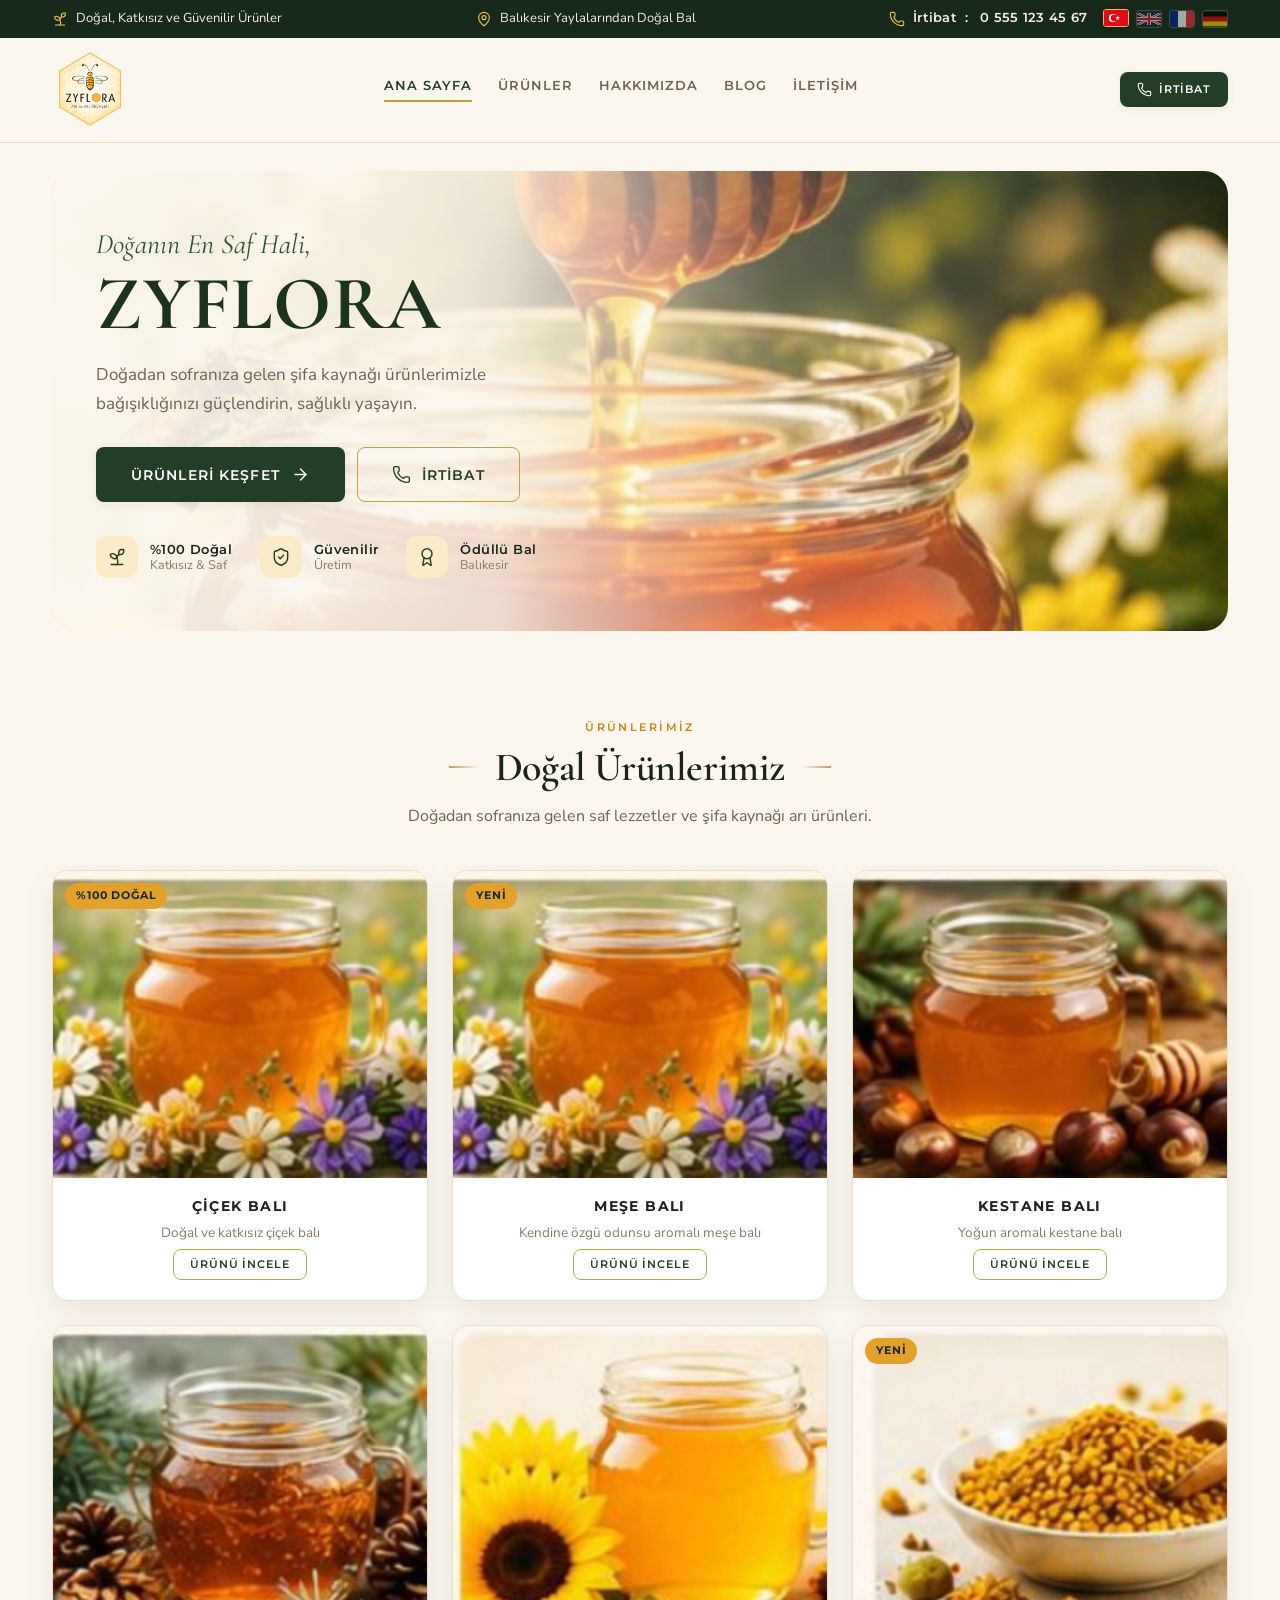
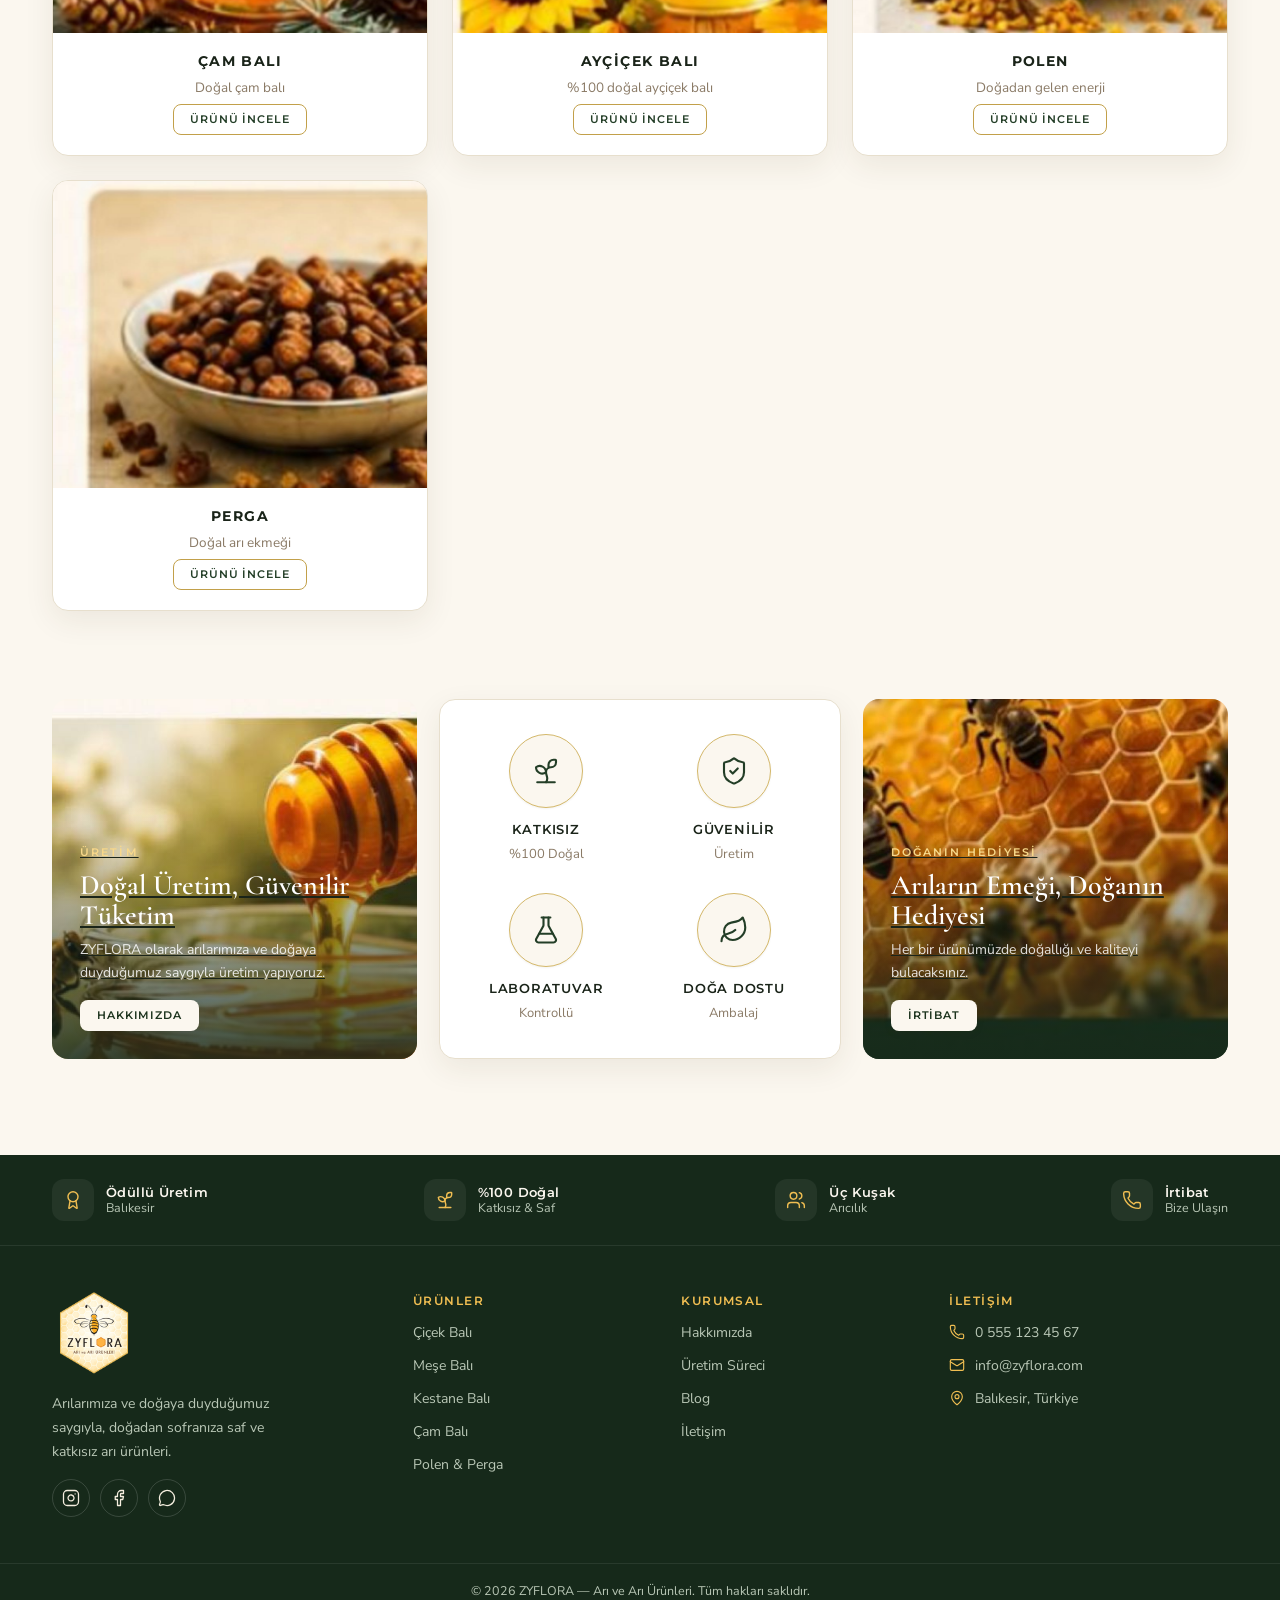
==== commit 466e45e9: "fix: enlarge header logo responsively" ====
--- a/index.html
+++ b/index.html
@@ -26,7 +26,7 @@
   <link rel="preconnect" href="https://fonts.googleapis.com" />
   <link rel="preconnect" href="https://fonts.gstatic.com" crossorigin />
   <link href="https://fonts.googleapis.com/css2?family=Cormorant+Garamond:ital,wght@0,400;0,500;0,600;0,700;1,400;1,600&family=Montserrat:wght@500;600;700&family=Nunito+Sans:wght@400;600;700&display=swap" rel="stylesheet" />
-  <link rel="stylesheet" href="assets/css/styles.css?v=20260724-2" />
+  <link rel="stylesheet" href="assets/css/styles.css?v=20260725-1" />
 </head>
 <body>
 
--- a/assets/css/styles.css
+++ b/assets/css/styles.css
@@ -355,8 +355,16 @@
   justify-content: space-between;
   gap: 24px;
 }
-.zy-logo-link { display: inline-flex; text-decoration: none; }
-.zy-logo-link img { height: 52px; width: auto; }
+.zy-logo-link {
+  display: inline-flex;
+  flex: 0 0 auto;
+  text-decoration: none;
+}
+.zy-logo-link img {
+  display: block;
+  height: 76px;
+  width: auto;
+}
 
 .zy-nav { display: flex; align-items: center; gap: 26px; }
 .zy-nav a {
@@ -1184,6 +1192,7 @@
   .zy-pad, .zy-hero, .zy-banner { padding: 0 20px; }
   .zy-top { padding: 9px 20px; }
   .zy-header-inner { padding: 12px 20px; }
+  .zy-logo-link img { height: 64px; }
   .zy-grid-3, .zy-blog-grid { grid-template-columns: 1fr; }
   .zy-grid-4 { grid-template-columns: 1fr; }
   .zy-values-grid { grid-template-columns: 1fr; }
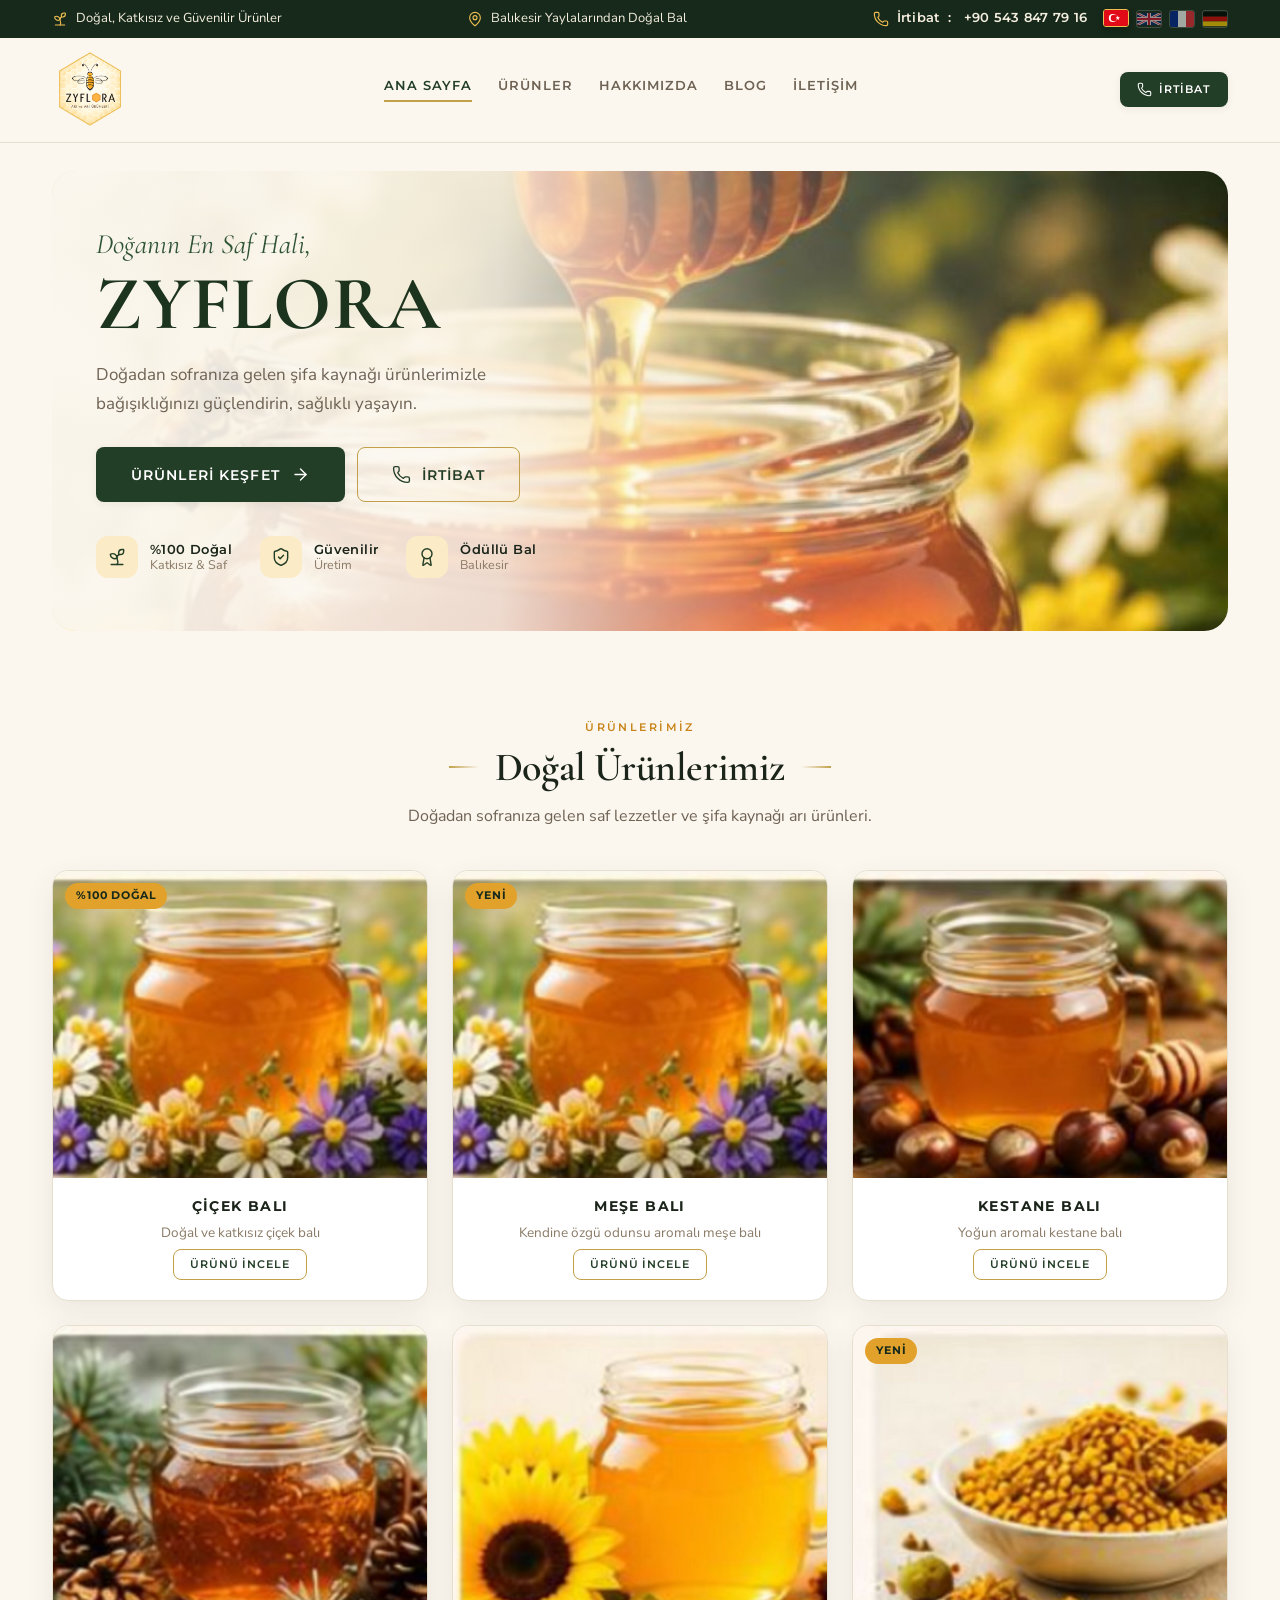
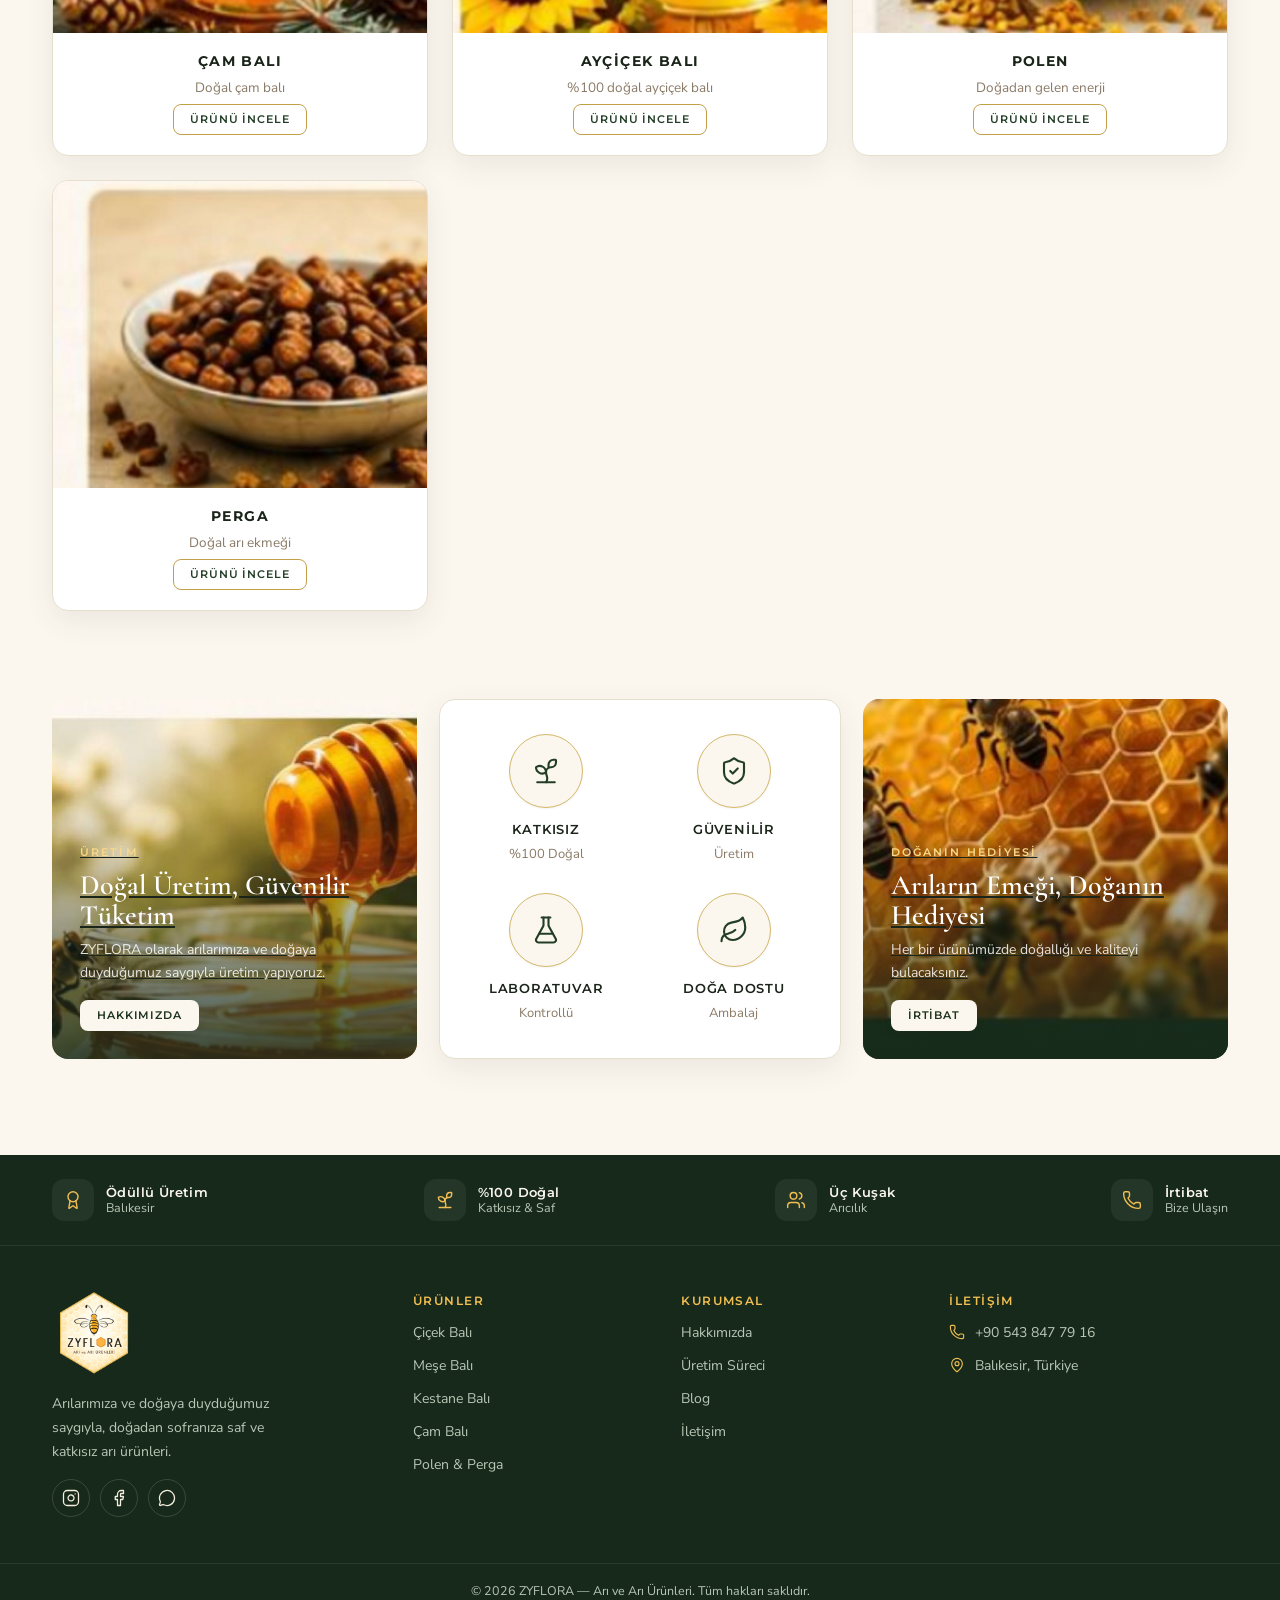
==== commit 9872d914: "fix: update phone and WhatsApp contacts" ====
--- a/index.html
+++ b/index.html
@@ -26,7 +26,7 @@
   <link rel="preconnect" href="https://fonts.googleapis.com" />
   <link rel="preconnect" href="https://fonts.gstatic.com" crossorigin />
   <link href="https://fonts.googleapis.com/css2?family=Cormorant+Garamond:ital,wght@0,400;0,500;0,600;0,700;1,400;1,600&family=Montserrat:wght@500;600;700&family=Nunito+Sans:wght@400;600;700&display=swap" rel="stylesheet" />
-  <link rel="stylesheet" href="assets/css/styles.css?v=20260725-1" />
+  <link rel="stylesheet" href="assets/css/styles.css?v=20260725-2" />
 </head>
 <body>
 
@@ -46,7 +46,6 @@
     <symbol id="i-message-circle" viewBox="0 0 24 24"><path d="M2.992 16.342a2 2 0 0 1 .094 1.167l-1.065 3.29a1 1 0 0 0 1.236 1.168l3.413-.998a2 2 0 0 1 1.099.092 10 10 0 1 0-4.777-4.719"/></symbol>
     <symbol id="i-instagram" viewBox="0 0 24 24"><rect width="20" height="20" x="2" y="2" rx="5" ry="5"/><path d="M16 11.37A4 4 0 1 1 12.63 8 4 4 0 0 1 16 11.37z"/><line x1="17.5" x2="17.51" y1="6.5" y2="6.5"/></symbol>
     <symbol id="i-facebook" viewBox="0 0 24 24"><path d="M18 2h-3a5 5 0 0 0-5 5v3H7v4h3v8h4v-8h3l1-4h-4V7a1 1 0 0 1 1-1h3z"/></symbol>
-    <symbol id="i-mail" viewBox="0 0 24 24"><path d="m22 7-8.991 5.727a2 2 0 0 1-2.009 0L2 7"/><rect x="2" y="4" width="20" height="16" rx="2"/></symbol>
     <symbol id="i-users" viewBox="0 0 24 24"><path d="M16 21v-2a4 4 0 0 0-4-4H6a4 4 0 0 0-4 4v2"/><path d="M16 3.128a4 4 0 0 1 0 7.744"/><path d="M22 21v-2a4 4 0 0 0-3-3.87"/><circle cx="9" cy="7" r="4"/></symbol>
     <symbol id="i-calendar" viewBox="0 0 24 24"><path d="M8 2v4"/><path d="M16 2v4"/><rect width="18" height="18" x="3" y="4" rx="2"/><path d="M3 10h18"/></symbol>
   </svg>
@@ -63,9 +62,9 @@
         <span data-i18n="top_promo2">Balıkesir Yaylalarından Doğal Bal</span>
       </div>
       <div class="zy-top-right">
-        <a class="zy-top-tel" data-tel href="tel:+905551234567">
+        <a class="zy-top-tel" data-tel href="tel:+905438477916">
           <svg class="icon"><use href="#i-phone"/></svg>
-          <span data-i18n="top_whatsapp">İrtibat</span>:&nbsp;<span data-phone-display>0 555 123 45 67</span>
+          <span data-i18n="top_whatsapp">İrtibat</span>:&nbsp;<span data-phone-display>+90 543 847 79 16</span>
         </a>
         <div class="zy-lang"></div>
       </div>
@@ -335,7 +334,7 @@
         <div class="zy-social">
           <a href="https://www.instagram.com/" data-social="instagram" aria-label="Instagram"><svg class="icon"><use href="#i-instagram"/></svg></a>
           <a href="https://www.facebook.com/" data-social="facebook" aria-label="Facebook"><svg class="icon"><use href="#i-facebook"/></svg></a>
-          <a href="#" data-wa-generic aria-label="WhatsApp"><svg class="icon"><use href="#i-message-circle"/></svg></a>
+          <a href="https://wa.me/905438477916" data-wa-generic aria-label="WhatsApp"><svg class="icon"><use href="#i-message-circle"/></svg></a>
         </div>
       </div>
 
@@ -360,11 +359,7 @@
         <h4 data-i18n="ft_col_contact">İletişim</h4>
         <div class="row">
           <svg class="icon"><use href="#i-phone"/></svg>
-          <a data-tel data-phone-display href="tel:+905551234567">0 555 123 45 67</a>
-        </div>
-        <div class="row">
-          <svg class="icon"><use href="#i-mail"/></svg>
-          <a data-mail data-mail-text href="mailto:info@zyflora.com">info@zyflora.com</a>
+          <a data-tel data-phone-display href="tel:+905438477916">+90 543 847 79 16</a>
         </div>
         <div class="row">
           <svg class="icon"><use href="#i-map-pin"/></svg>
@@ -389,14 +384,14 @@
         <span class="zy-modal-eyebrow" data-i18n="modal_eyebrow">İrtibat</span>
         <h3 class="zy-modal-title" id="zy-modal-title">İrtibat</h3>
         <p class="zy-modal-text" data-i18n="modal_body">Ürünlerimiz hakkında bilgi almak için bizimle iletişime geçin. Telefon veya WhatsApp üzerinden size memnuniyetle yardımcı oluruz.</p>
-        <a class="zy-modal-tel" data-tel href="tel:+905551234567">
+        <a class="zy-modal-tel" data-tel href="tel:+905438477916">
           <svg class="icon"><use href="#i-phone"/></svg>
           <span class="stack">
             <span class="label" data-i18n="modal_line">İrtibat</span>
-            <span class="num" data-phone-display>0 555 123 45 67</span>
+            <span class="num" data-phone-display>+90 543 847 79 16</span>
           </span>
         </a>
-        <a class="btn btn--whatsapp btn--block zy-modal-wa" href="#" target="_blank" rel="noopener">
+        <a class="btn btn--whatsapp btn--block zy-modal-wa" href="https://wa.me/905438477916" target="_blank" rel="noopener">
           <svg class="icon"><use href="#i-message-circle"/></svg>
           <span data-i18n="modal_whatsapp">WhatsApp'tan Yaz</span>
         </a>
@@ -404,6 +399,6 @@
     </div>
   </div>
 
-  <script src="assets/js/site.js?v=20260724-2"></script>
+  <script src="assets/js/site.js?v=20260725-1"></script>
 </body>
 </html>
--- a/assets/css/styles.css
+++ b/assets/css/styles.css
@@ -857,6 +857,7 @@
 }
 .zy-modal-close {
   position: absolute;
+  z-index: 2;
   top: 14px;
   right: 14px;
   width: 34px;
@@ -869,6 +870,7 @@
   align-items: center;
   justify-content: center;
   color: var(--taupe-600);
+  touch-action: manipulation;
 }
 .zy-modal-close .icon { width: 17px; height: 17px; }
 .zy-modal-eyebrow {
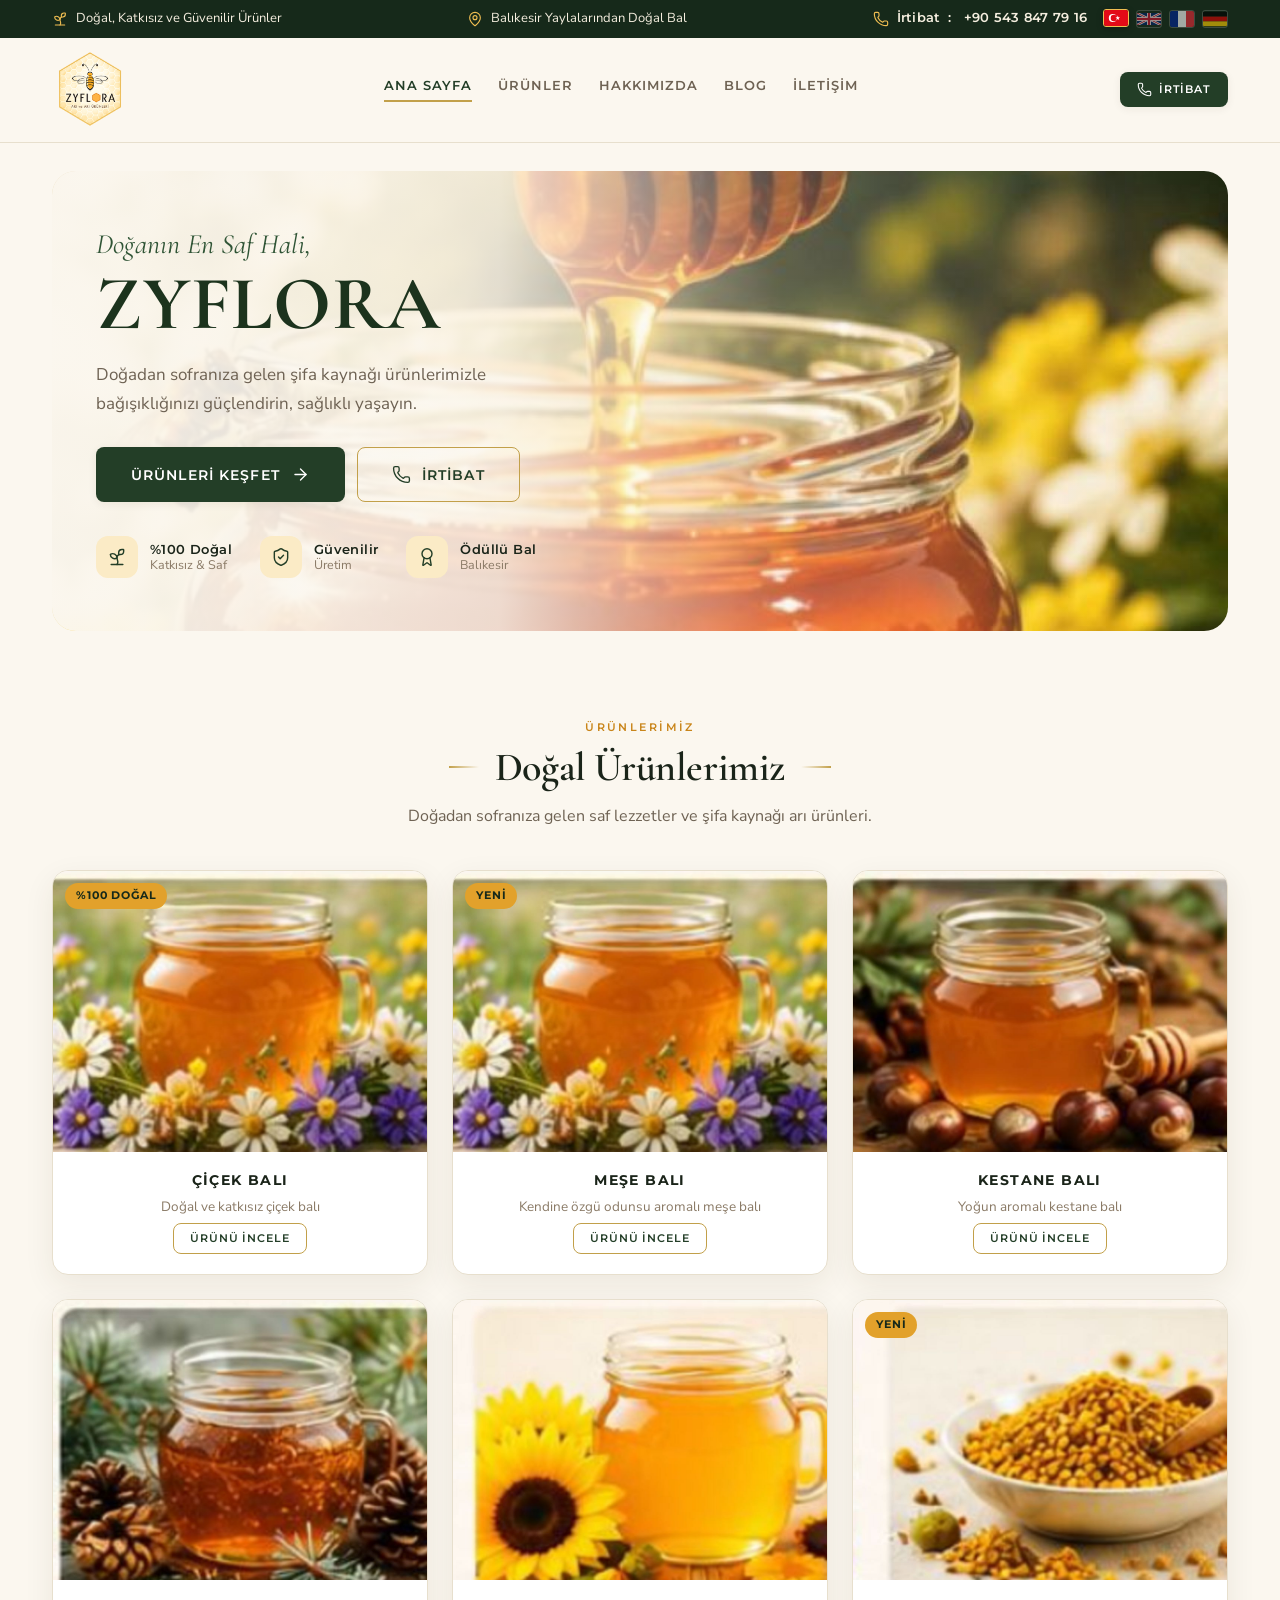
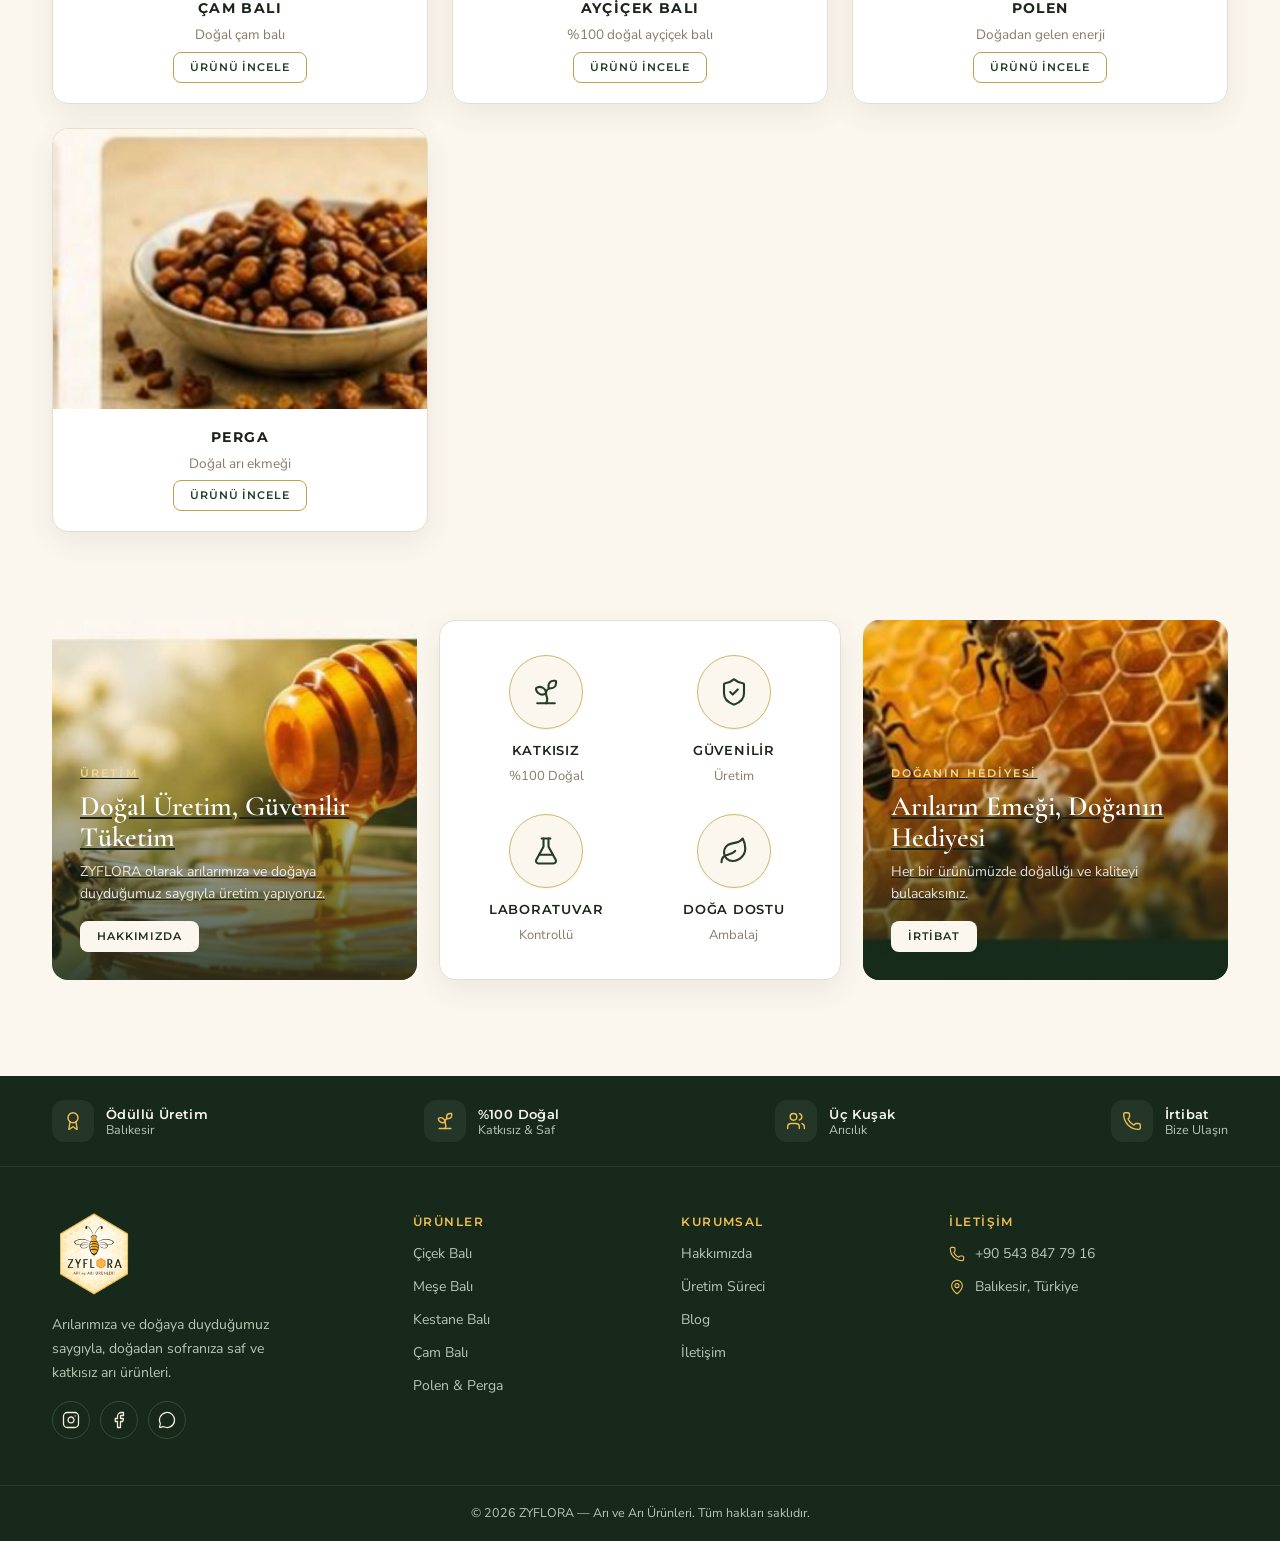
==== commit c1bb05bd: "fix: stabilize product cards and enable blog posts" ====
--- a/index.html
+++ b/index.html
@@ -26,7 +26,7 @@
   <link rel="preconnect" href="https://fonts.googleapis.com" />
   <link rel="preconnect" href="https://fonts.gstatic.com" crossorigin />
   <link href="https://fonts.googleapis.com/css2?family=Cormorant+Garamond:ital,wght@0,400;0,500;0,600;0,700;1,400;1,600&family=Montserrat:wght@500;600;700&family=Nunito+Sans:wght@400;600;700&display=swap" rel="stylesheet" />
-  <link rel="stylesheet" href="assets/css/styles.css?v=20260725-2" />
+  <link rel="stylesheet" href="assets/css/styles.css?v=20260725-3" />
 </head>
 <body>
 
@@ -399,6 +399,6 @@
     </div>
   </div>
 
-  <script src="assets/js/site.js?v=20260725-1"></script>
+  <script src="assets/js/site.js?v=20260725-2"></script>
 </body>
 </html>
--- a/assets/css/styles.css
+++ b/assets/css/styles.css
@@ -566,20 +566,20 @@
   box-shadow: var(--shadow-card);
   transition: var(--transition-base);
 }
-.zy-product:hover { box-shadow: var(--shadow-lg); transform: translateY(-4px); }
+.zy-product:hover { box-shadow: var(--shadow-lg); }
 .zy-product-media {
   position: relative;
-  aspect-ratio: 1 / 0.82;
+  aspect-ratio: 4 / 3;
   overflow: hidden;
   background: var(--cream-100);
 }
 .zy-product-media img {
+  display: block;
   width: 100%;
   height: 100%;
   object-fit: cover;
-  transition: transform 600ms var(--ease-out);
-}
-.zy-product:hover .zy-product-media img { transform: scale(1.05); }
+  object-position: center;
+}
 .zy-badge {
   position: absolute;
   top: 12px;
@@ -1148,6 +1148,47 @@
   color: var(--green-700);
 }
 .zy-blog-more .icon { width: 14px; height: 14px; }
+.zy-blog-articles {
+  max-width: 860px;
+  margin: 56px auto 0;
+  display: grid;
+  gap: 28px;
+}
+.zy-blog-article {
+  scroll-margin-top: 108px;
+  padding: 38px 42px;
+  border: 1px solid var(--border-default);
+  border-radius: var(--radius-xl);
+  background: #fff;
+  box-shadow: var(--shadow-card);
+}
+.zy-blog-article-head {
+  display: flex;
+  align-items: center;
+  flex-wrap: wrap;
+  gap: 10px 16px;
+  margin-bottom: 14px;
+}
+.zy-blog-article h2 {
+  margin: 0 0 18px;
+  font-family: var(--font-display);
+  font-weight: 600;
+  font-size: clamp(30px, 4vw, 42px);
+  line-height: 1.08;
+  color: var(--text-primary);
+}
+.zy-blog-article p {
+  margin: 0 0 15px;
+  font-family: var(--font-body);
+  font-size: 15px;
+  line-height: 1.78;
+  color: var(--text-secondary);
+}
+.zy-blog-article p:last-child { margin-bottom: 0; }
+.zy-blog-article .zy-blog-cat {
+  position: static;
+  display: inline-flex;
+}
 
 /* =========================================================================
    Responsive
@@ -1220,6 +1261,7 @@
   .zy-modal-img--gallery picture:first-child { grid-column: auto; }
   .zy-modal-body { padding: 26px 22px; }
   .zy-blog-feature-body { padding: 32px 24px; }
+  .zy-blog-article { padding: 30px 24px; }
   .zy-footer-trust-inner { flex-direction: column; }
 }
 
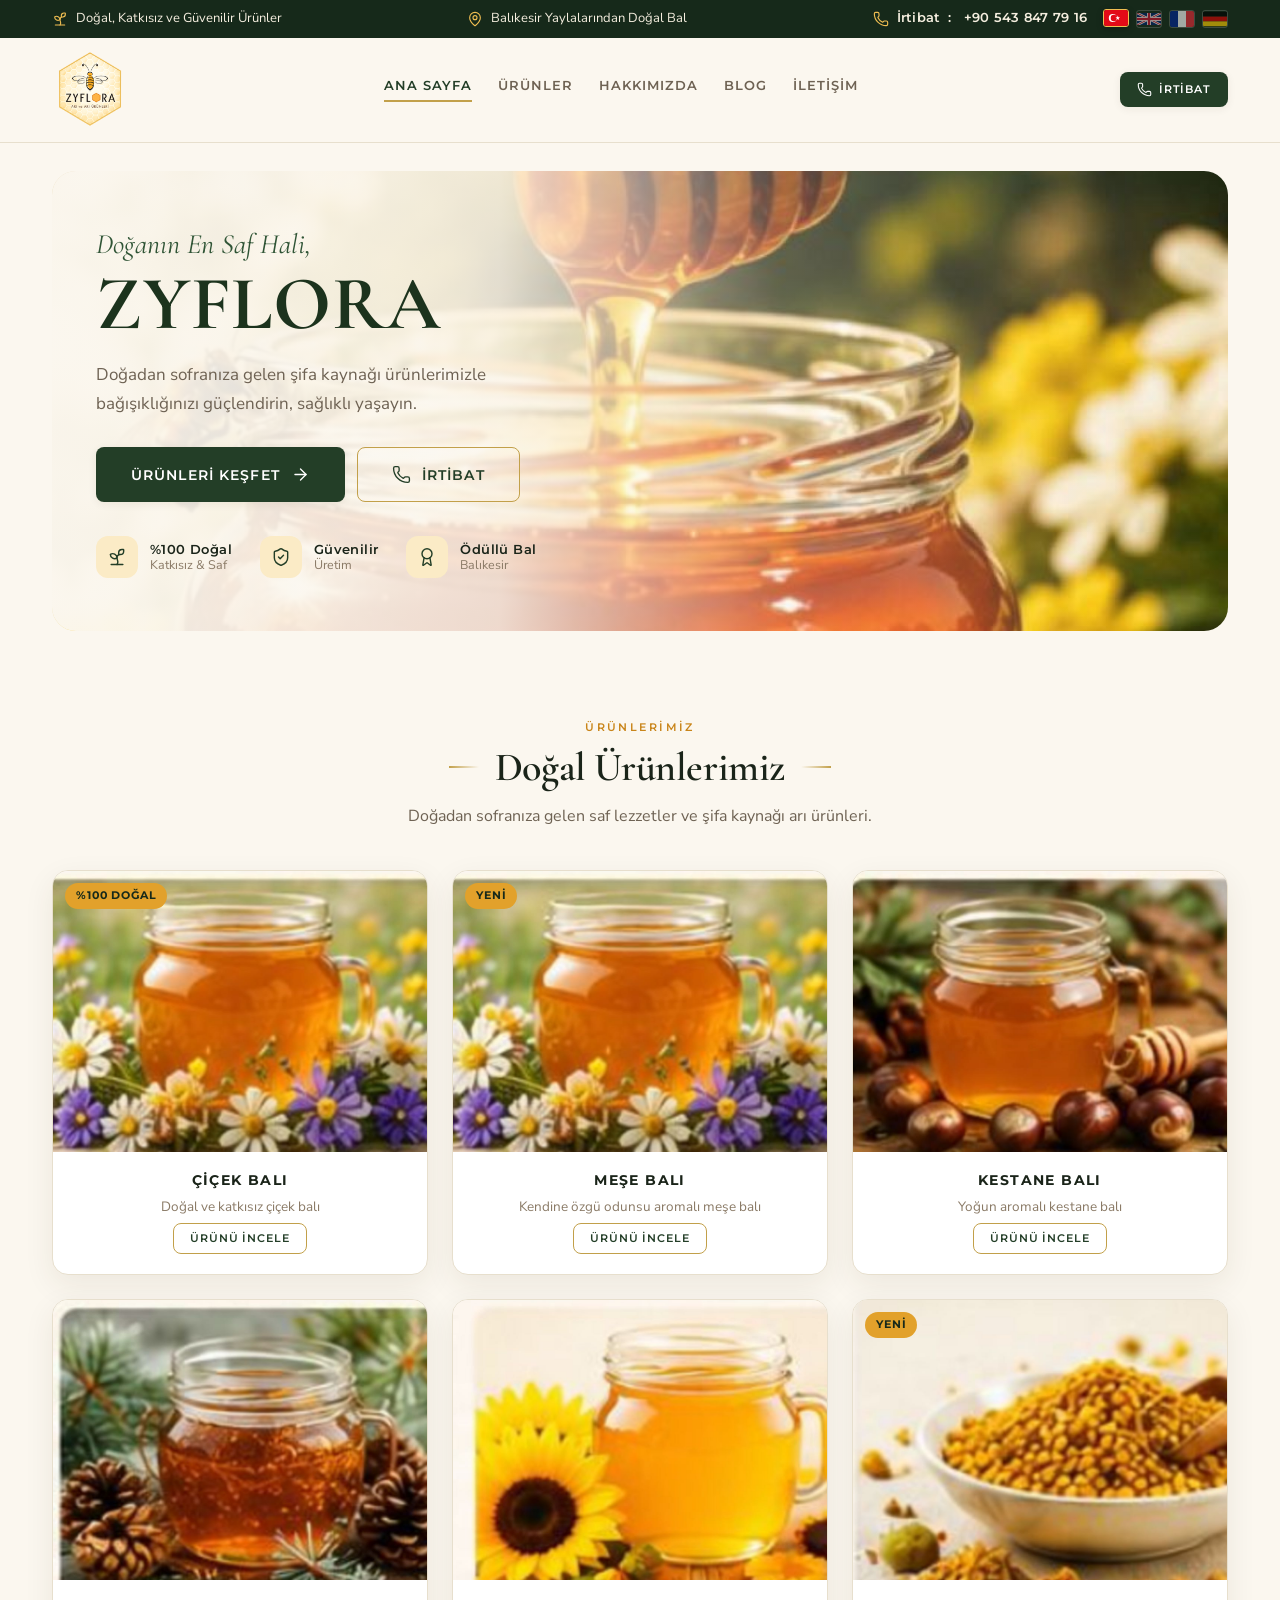
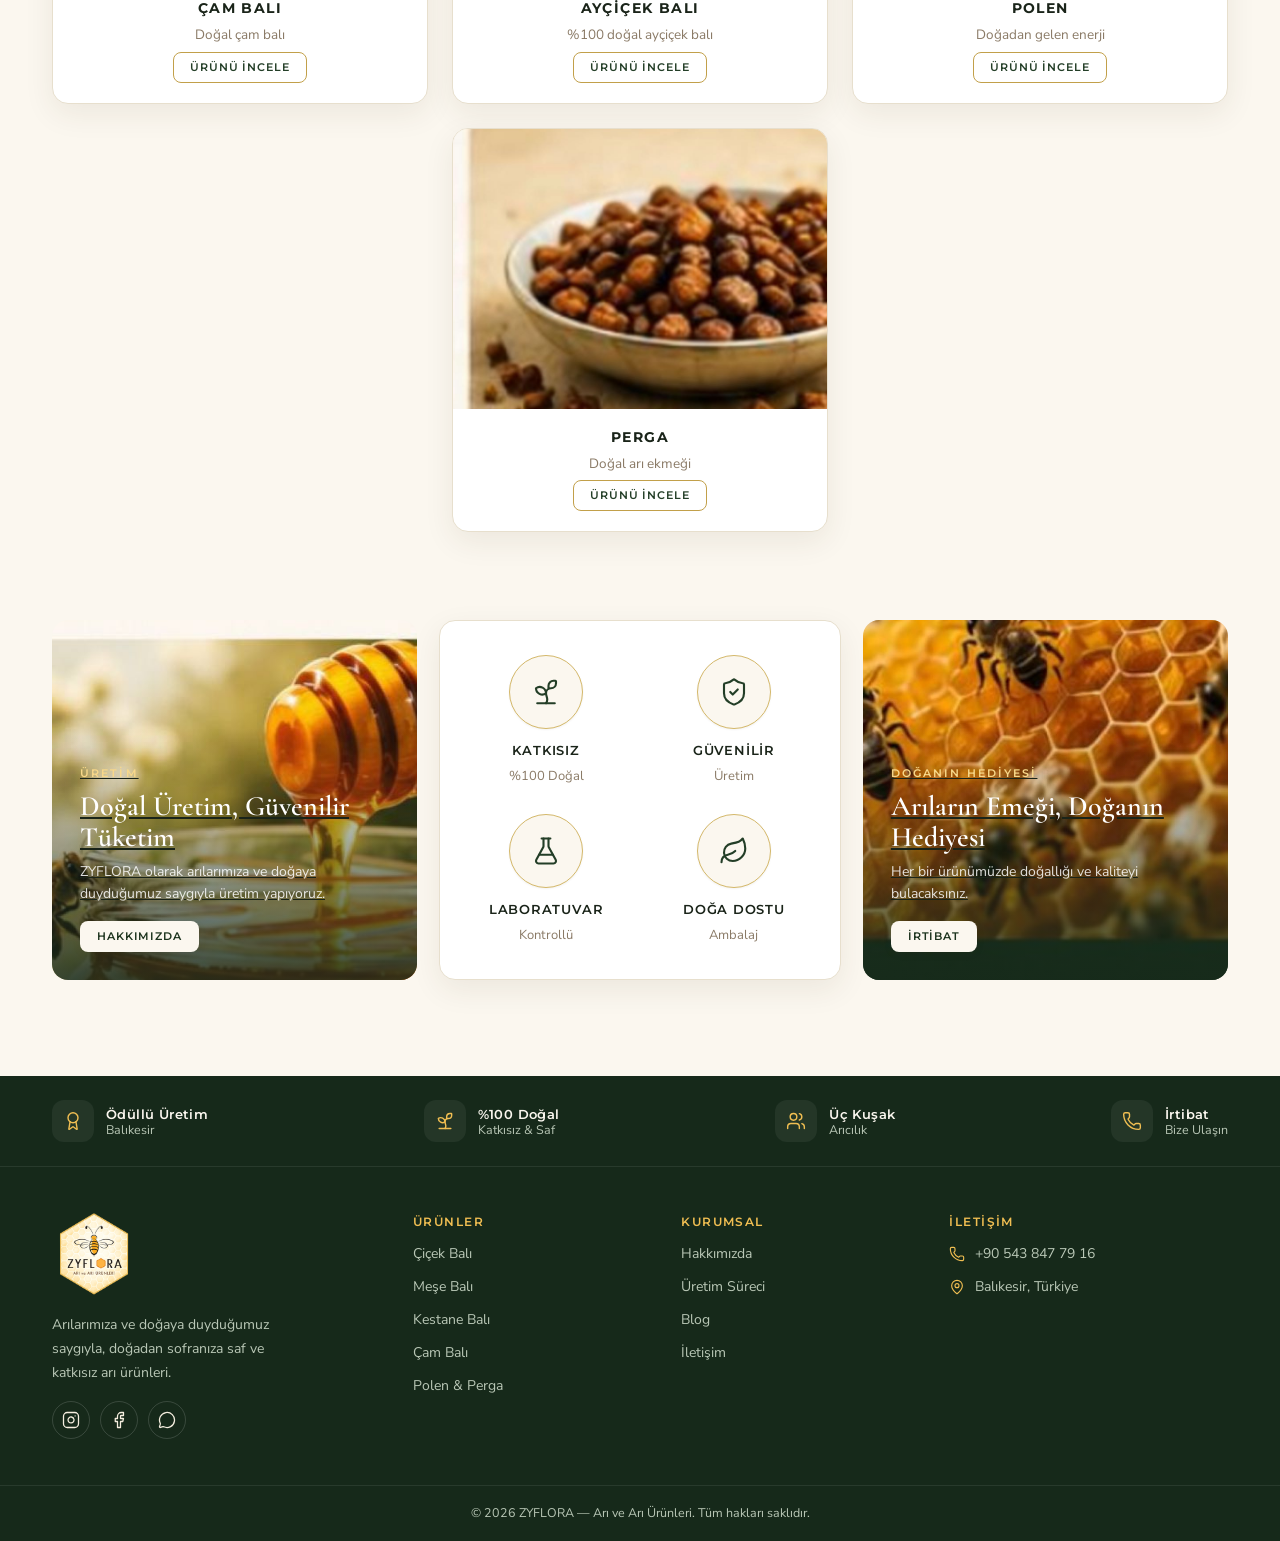
==== commit 2ab8b2f5: "fix: align pollen and perga product media" ====
--- a/index.html
+++ b/index.html
@@ -26,7 +26,7 @@
   <link rel="preconnect" href="https://fonts.googleapis.com" />
   <link rel="preconnect" href="https://fonts.gstatic.com" crossorigin />
   <link href="https://fonts.googleapis.com/css2?family=Cormorant+Garamond:ital,wght@0,400;0,500;0,600;0,700;1,400;1,600&family=Montserrat:wght@500;600;700&family=Nunito+Sans:wght@400;600;700&display=swap" rel="stylesheet" />
-  <link rel="stylesheet" href="assets/css/styles.css?v=20260725-3" />
+  <link rel="stylesheet" href="assets/css/styles.css?v=20260725-4" />
 </head>
 <body>
 
@@ -215,7 +215,7 @@
         <!-- polen -->
         <article class="zy-product">
           <div class="zy-product-media">
-            <img src="assets/img/urun-polen.jpg" width="1000" height="750" loading="lazy" decoding="async" data-i18n-alt="p_polen" alt="Polen" />
+            <img class="zy-img--right-focus" src="assets/img/urun-polen.jpg" width="1000" height="750" loading="lazy" decoding="async" data-i18n-alt="p_polen" alt="Polen" />
             <span class="zy-badge" data-i18n="badge_new">Yeni</span>
           </div>
           <div class="zy-product-body">
@@ -225,9 +225,9 @@
           </div>
         </article>
         <!-- perga -->
-        <article class="zy-product">
-          <div class="zy-product-media">
-            <img src="assets/img/urun-perga.jpg" width="1000" height="750" loading="lazy" decoding="async" data-i18n-alt="p_perga" alt="Perga" />
+        <article class="zy-product zy-product--last">
+          <div class="zy-product-media">
+            <img class="zy-img--right-focus" src="assets/img/urun-perga.jpg" width="1000" height="750" loading="lazy" decoding="async" data-i18n-alt="p_perga" alt="Perga" />
           </div>
           <div class="zy-product-body">
             <h3 data-i18n="p_perga">Perga</h3>
@@ -399,6 +399,6 @@
     </div>
   </div>
 
-  <script src="assets/js/site.js?v=20260725-2"></script>
+  <script src="assets/js/site.js?v=20260725-3"></script>
 </body>
 </html>
--- a/assets/css/styles.css
+++ b/assets/css/styles.css
@@ -580,6 +580,13 @@
   object-fit: cover;
   object-position: center;
 }
+.zy-img--right-focus {
+  transform: scale(1.18);
+  transform-origin: 60% 50%;
+}
+.zy-product--last {
+  grid-column: 2;
+}
 .zy-badge {
   position: absolute;
   top: 12px;
@@ -1237,6 +1244,7 @@
   .zy-header-inner { padding: 12px 20px; }
   .zy-logo-link img { height: 64px; }
   .zy-grid-3, .zy-blog-grid { grid-template-columns: 1fr; }
+  .zy-product--last { grid-column: auto; }
   .zy-grid-4 { grid-template-columns: 1fr; }
   .zy-values-grid { grid-template-columns: 1fr; }
   .zy-footer-grid { grid-template-columns: 1fr; }
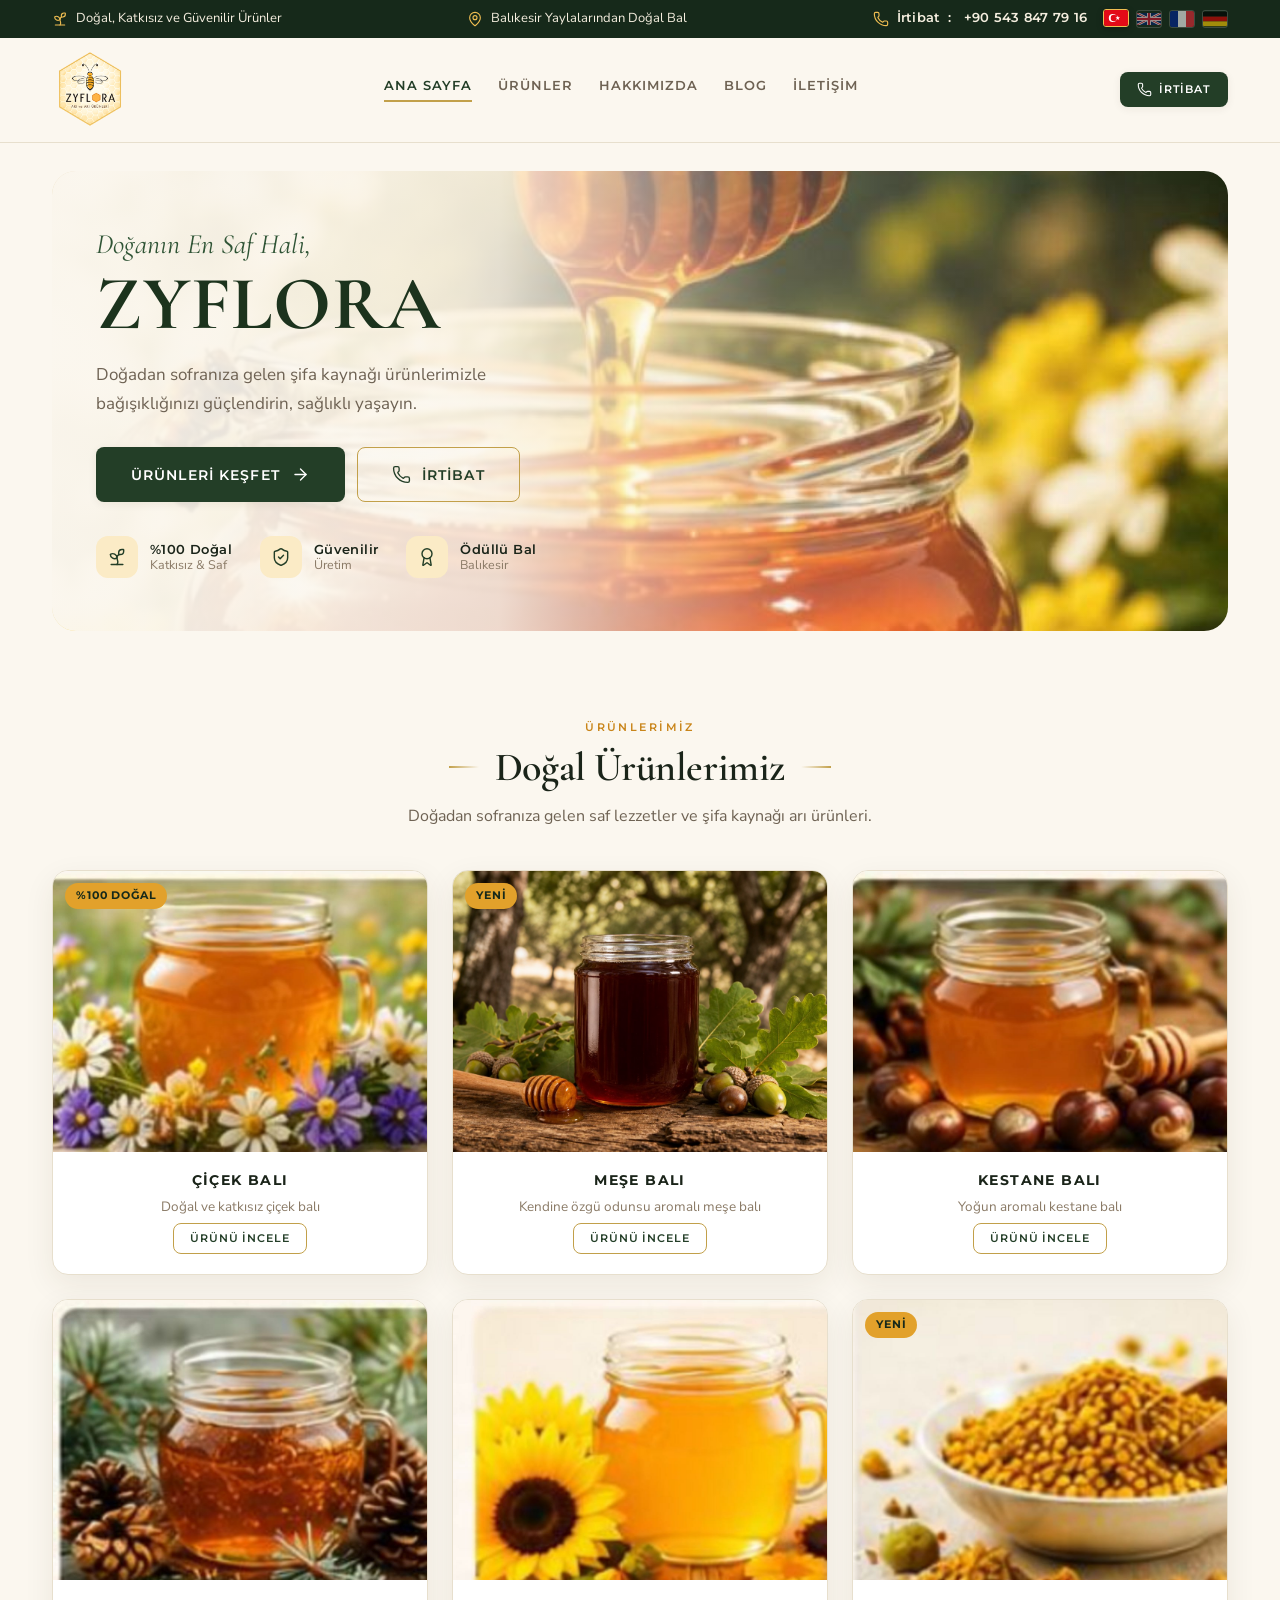
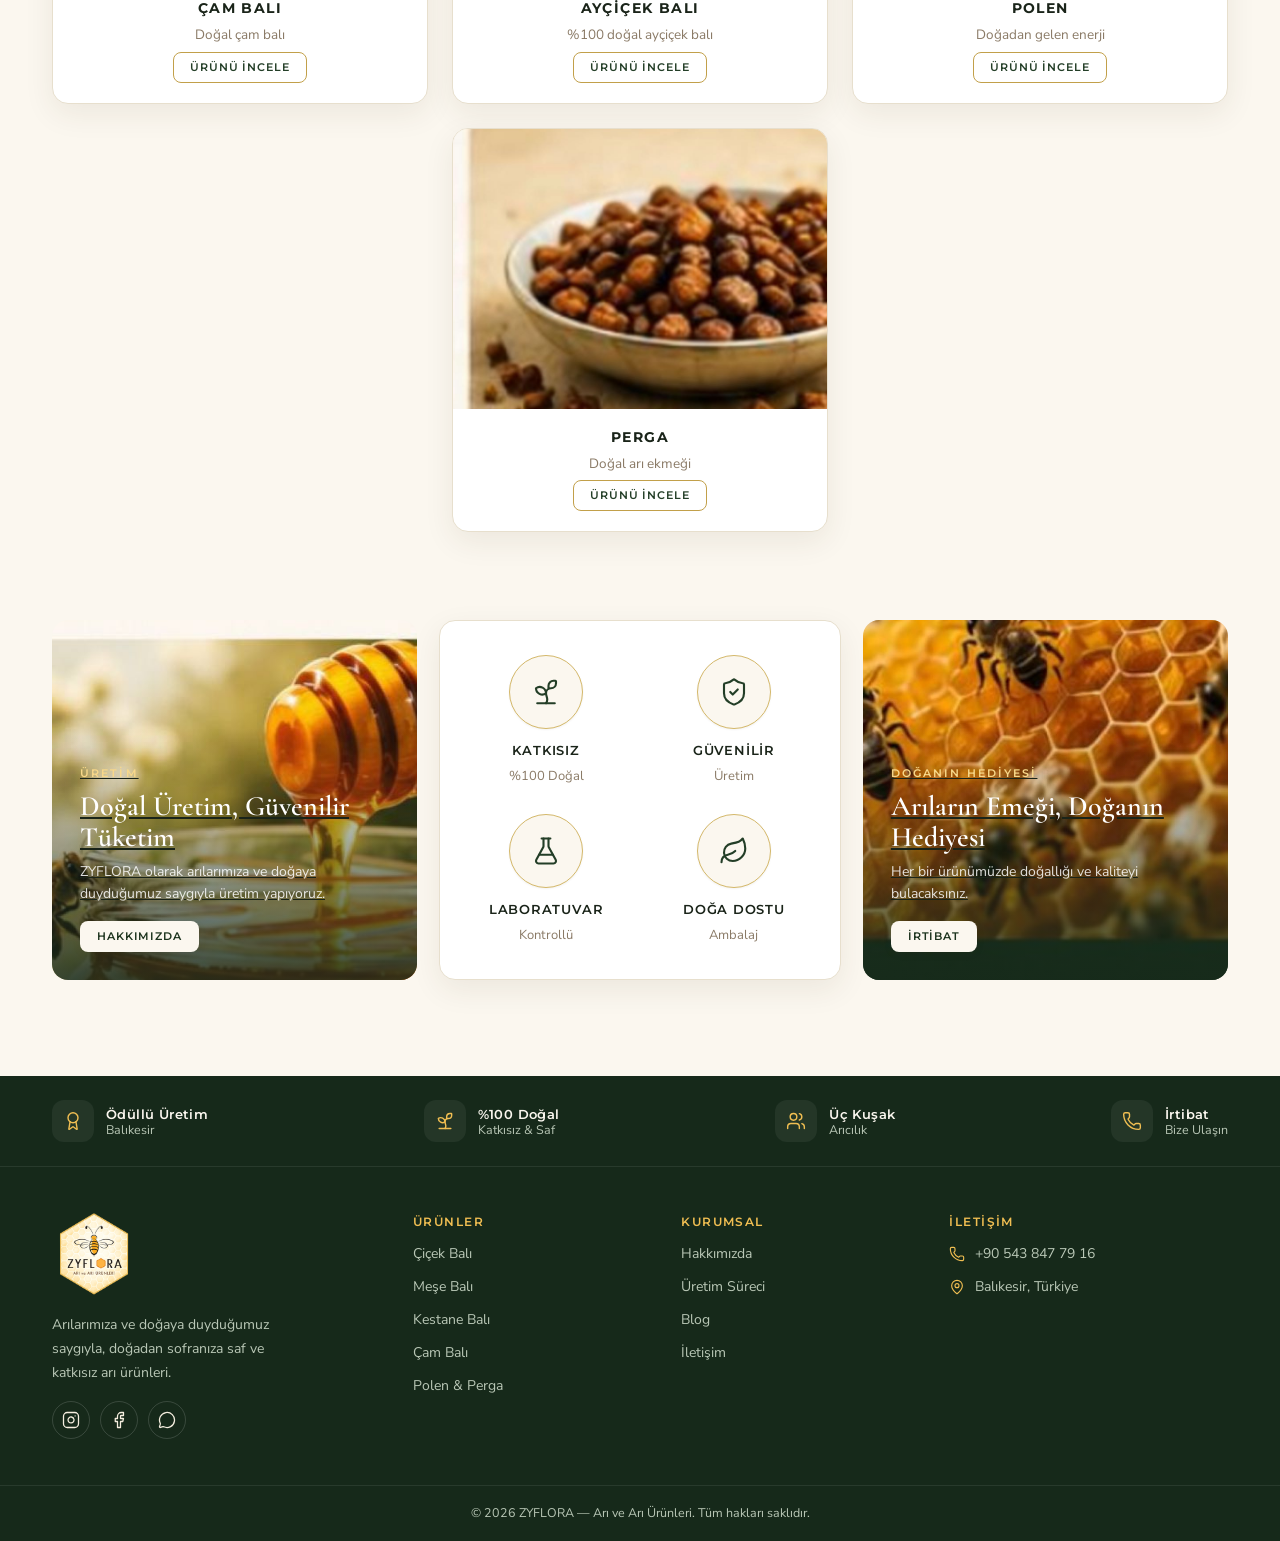
==== commit 0a46895c: "feat: replace oak honey product image" ====
--- a/index.html
+++ b/index.html
@@ -170,7 +170,7 @@
         <!-- mese -->
         <article class="zy-product">
           <div class="zy-product-media">
-            <img src="assets/img/urun-mese.jpg" width="1000" height="750" loading="lazy" decoding="async" data-i18n-alt="p_mese" alt="Meşe Balı" />
+            <img src="assets/img/urun-mese-v2.jpg" width="1000" height="750" loading="lazy" decoding="async" data-i18n-alt="p_mese" alt="Meşe Balı" />
             <span class="zy-badge" data-i18n="badge_new">Yeni</span>
           </div>
           <div class="zy-product-body">
@@ -399,6 +399,6 @@
     </div>
   </div>
 
-  <script src="assets/js/site.js?v=20260725-3"></script>
+  <script src="assets/js/site.js?v=20260725-4"></script>
 </body>
 </html>
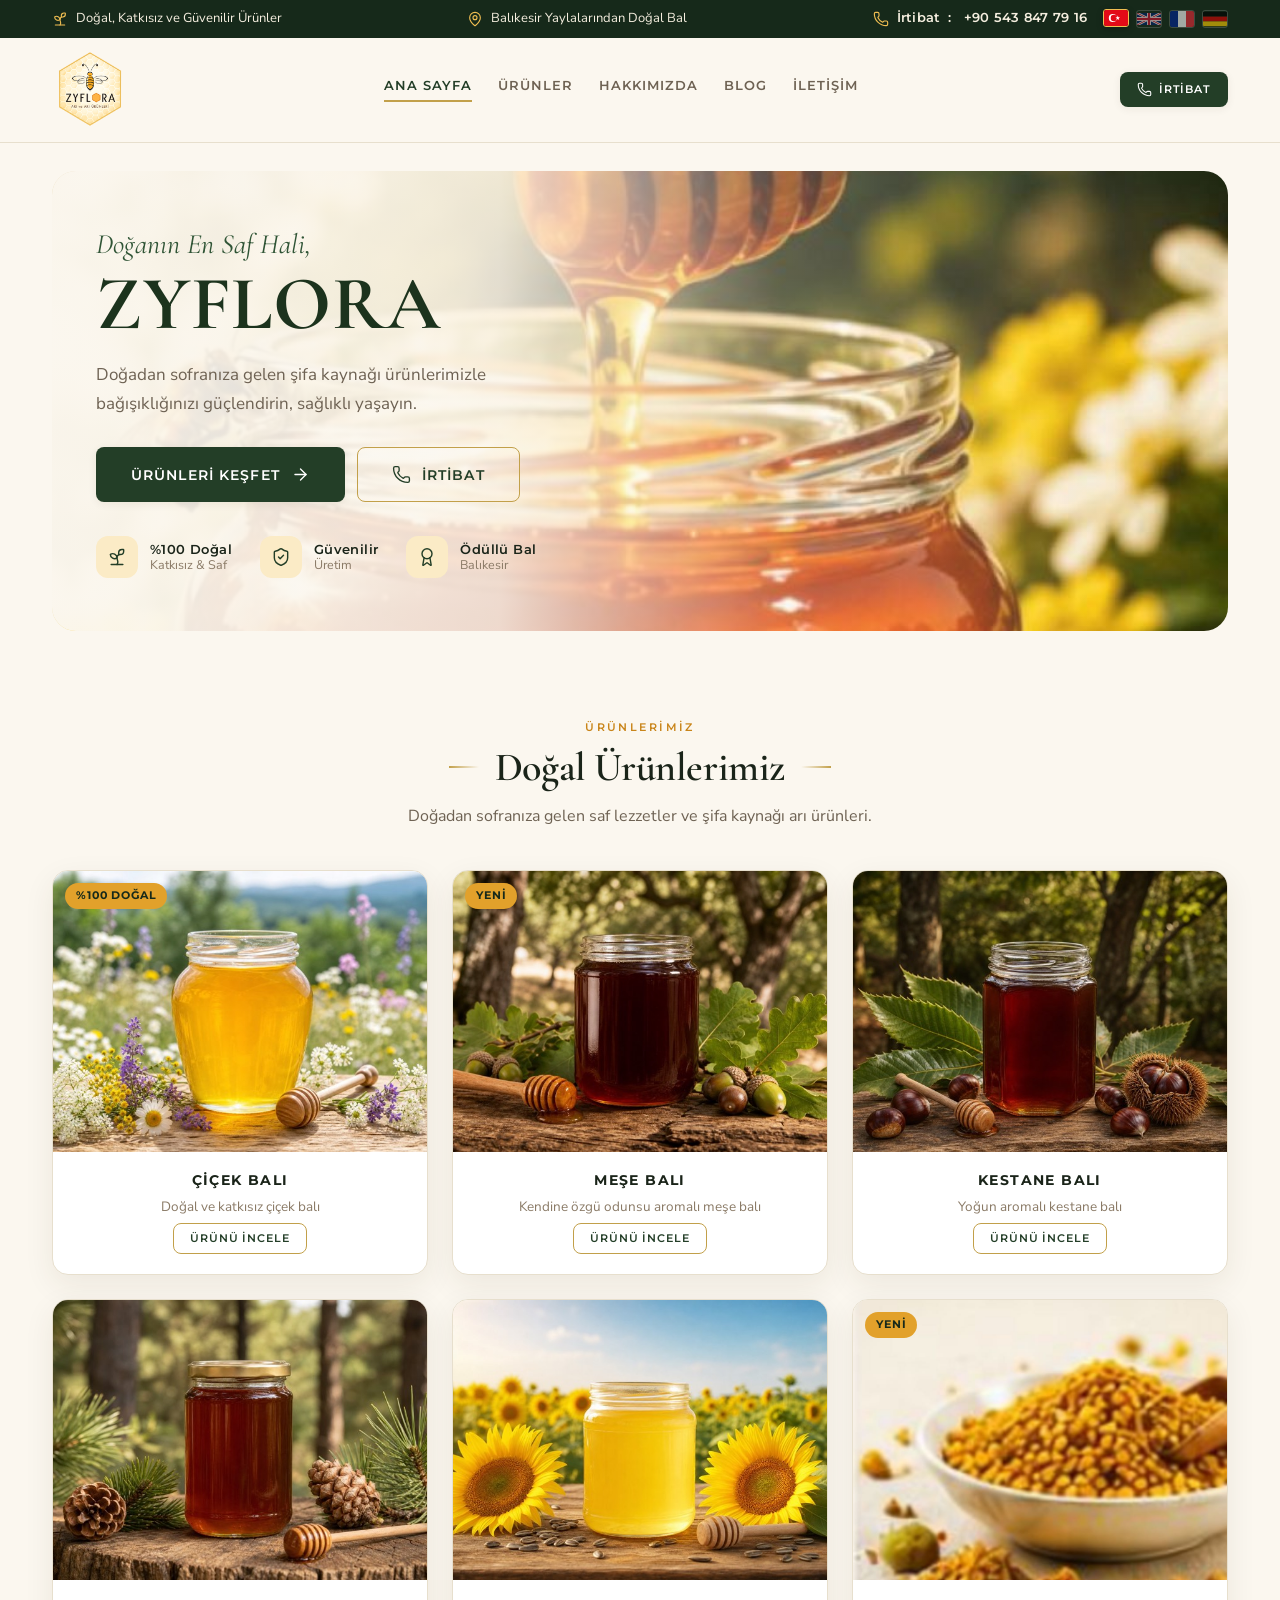
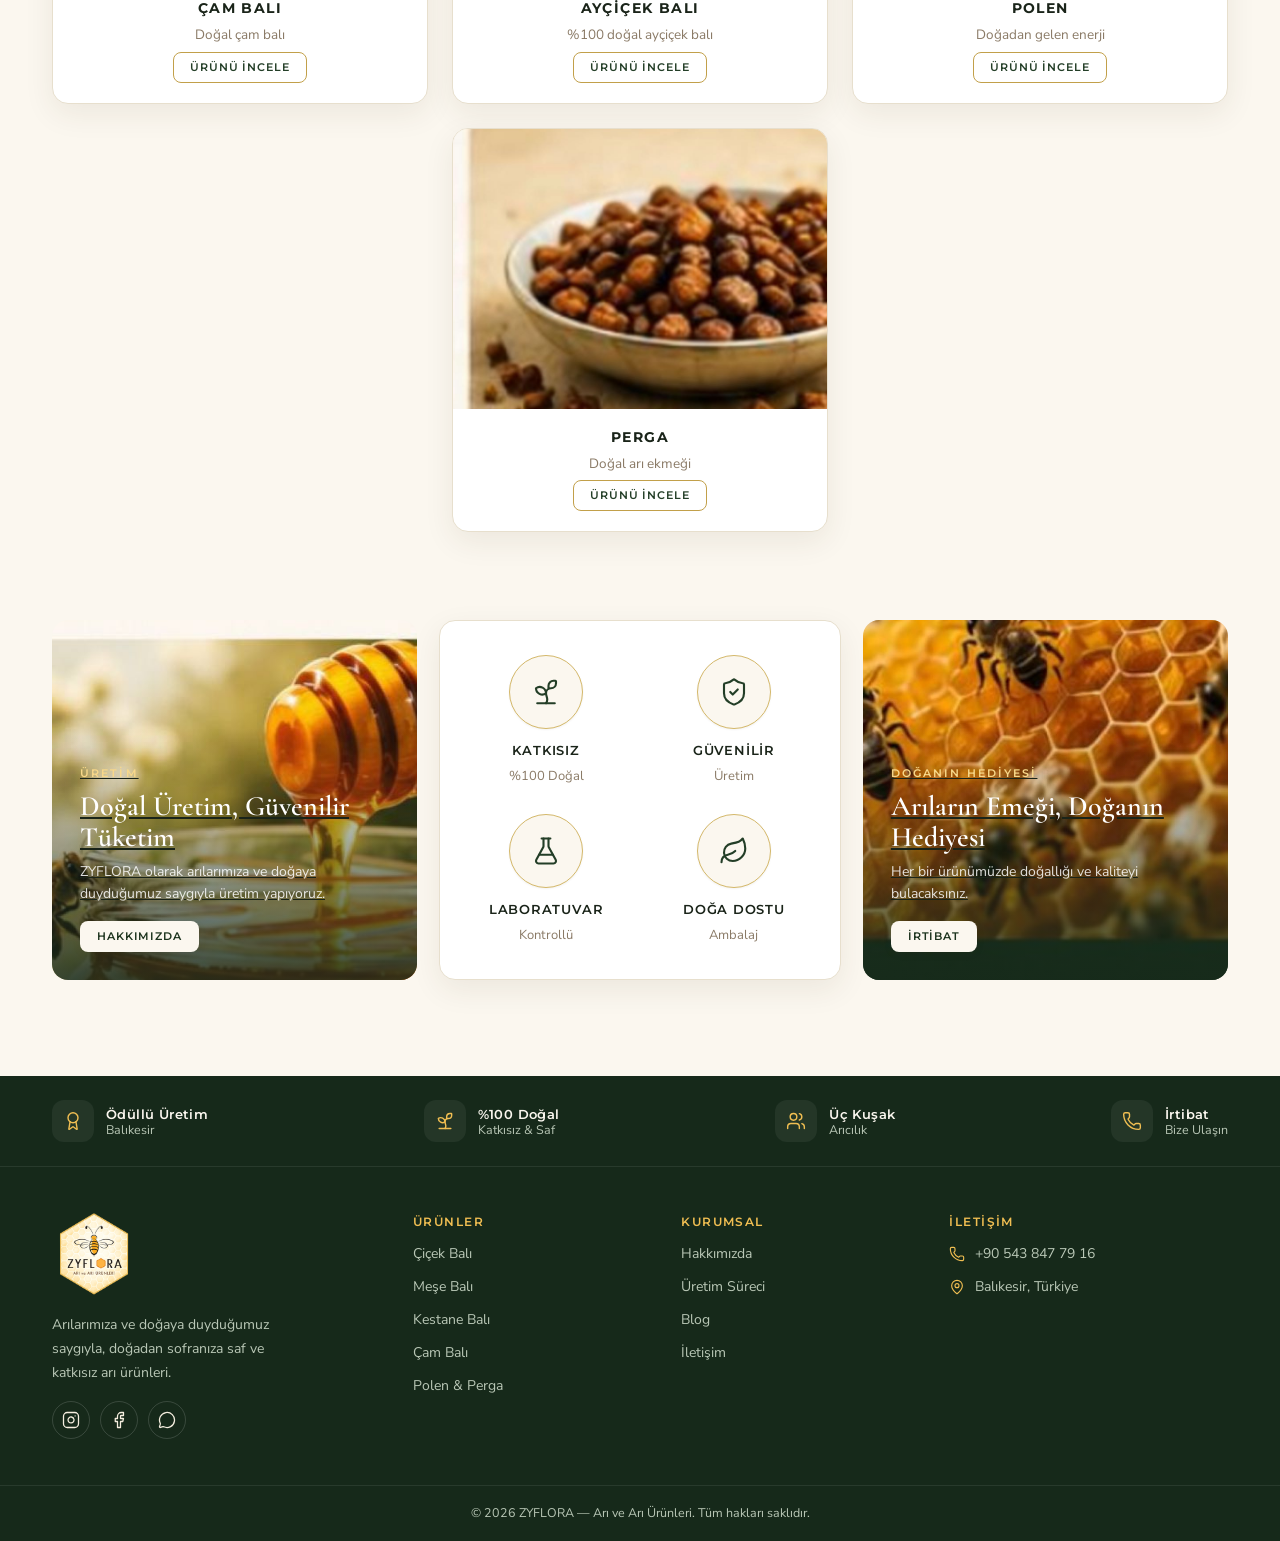
==== commit 08a53261: "feat: refresh honey product image collection" ====
--- a/index.html
+++ b/index.html
@@ -158,7 +158,7 @@
         <!-- cicek -->
         <article class="zy-product">
           <div class="zy-product-media">
-            <img src="assets/img/urun-cicek.jpg" width="1000" height="750" loading="lazy" decoding="async" data-i18n-alt="p_cicek" alt="Çiçek Balı" />
+            <img src="assets/img/urun-cicek-v2.jpg" srcset="assets/img/urun-cicek-v2-600.jpg 600w, assets/img/urun-cicek-v2.jpg 1000w" sizes="(max-width: 760px) calc(100vw - 40px), 384px" width="1000" height="750" loading="lazy" decoding="async" data-i18n-alt="p_cicek" alt="Çiçek Balı" />
             <span class="zy-badge" data-i18n="badge_natural">%100 Doğal</span>
           </div>
           <div class="zy-product-body">
@@ -170,7 +170,7 @@
         <!-- mese -->
         <article class="zy-product">
           <div class="zy-product-media">
-            <img src="assets/img/urun-mese-v2.jpg" width="1000" height="750" loading="lazy" decoding="async" data-i18n-alt="p_mese" alt="Meşe Balı" />
+            <img src="assets/img/urun-mese-v2.jpg" srcset="assets/img/urun-mese-v2-600.jpg 600w, assets/img/urun-mese-v2.jpg 1000w" sizes="(max-width: 760px) calc(100vw - 40px), 384px" width="1000" height="750" loading="lazy" decoding="async" data-i18n-alt="p_mese" alt="Meşe Balı" />
             <span class="zy-badge" data-i18n="badge_new">Yeni</span>
           </div>
           <div class="zy-product-body">
@@ -182,7 +182,7 @@
         <!-- kestane -->
         <article class="zy-product">
           <div class="zy-product-media">
-            <img src="assets/img/urun-kestane.jpg" width="1000" height="750" loading="lazy" decoding="async" data-i18n-alt="p_kestane" alt="Kestane Balı" />
+            <img src="assets/img/urun-kestane-v2.jpg" srcset="assets/img/urun-kestane-v2-600.jpg 600w, assets/img/urun-kestane-v2.jpg 1000w" sizes="(max-width: 760px) calc(100vw - 40px), 384px" width="1000" height="750" loading="lazy" decoding="async" data-i18n-alt="p_kestane" alt="Kestane Balı" />
           </div>
           <div class="zy-product-body">
             <h3 data-i18n="p_kestane">Kestane Balı</h3>
@@ -193,7 +193,7 @@
         <!-- cam -->
         <article class="zy-product">
           <div class="zy-product-media">
-            <img src="assets/img/urun-cam.jpg" width="1000" height="750" loading="lazy" decoding="async" data-i18n-alt="p_cam" alt="Çam Balı" />
+            <img src="assets/img/urun-cam-v2.jpg" srcset="assets/img/urun-cam-v2-600.jpg 600w, assets/img/urun-cam-v2.jpg 1000w" sizes="(max-width: 760px) calc(100vw - 40px), 384px" width="1000" height="750" loading="lazy" decoding="async" data-i18n-alt="p_cam" alt="Çam Balı" />
           </div>
           <div class="zy-product-body">
             <h3 data-i18n="p_cam">Çam Balı</h3>
@@ -204,7 +204,7 @@
         <!-- aycicek -->
         <article class="zy-product">
           <div class="zy-product-media">
-            <img src="assets/img/urun-aycicek.jpg" width="1000" height="750" loading="lazy" decoding="async" data-i18n-alt="p_aycicek" alt="Ayçiçek Balı" />
+            <img src="assets/img/urun-aycicek-v2.jpg" srcset="assets/img/urun-aycicek-v2-600.jpg 600w, assets/img/urun-aycicek-v2.jpg 1000w" sizes="(max-width: 760px) calc(100vw - 40px), 384px" width="1000" height="750" loading="lazy" decoding="async" data-i18n-alt="p_aycicek" alt="Ayçiçek Balı" />
           </div>
           <div class="zy-product-body">
             <h3 data-i18n="p_aycicek">Ayçiçek Balı</h3>
@@ -399,6 +399,6 @@
     </div>
   </div>
 
-  <script src="assets/js/site.js?v=20260725-4"></script>
+  <script src="assets/js/site.js?v=20260725-5"></script>
 </body>
 </html>
